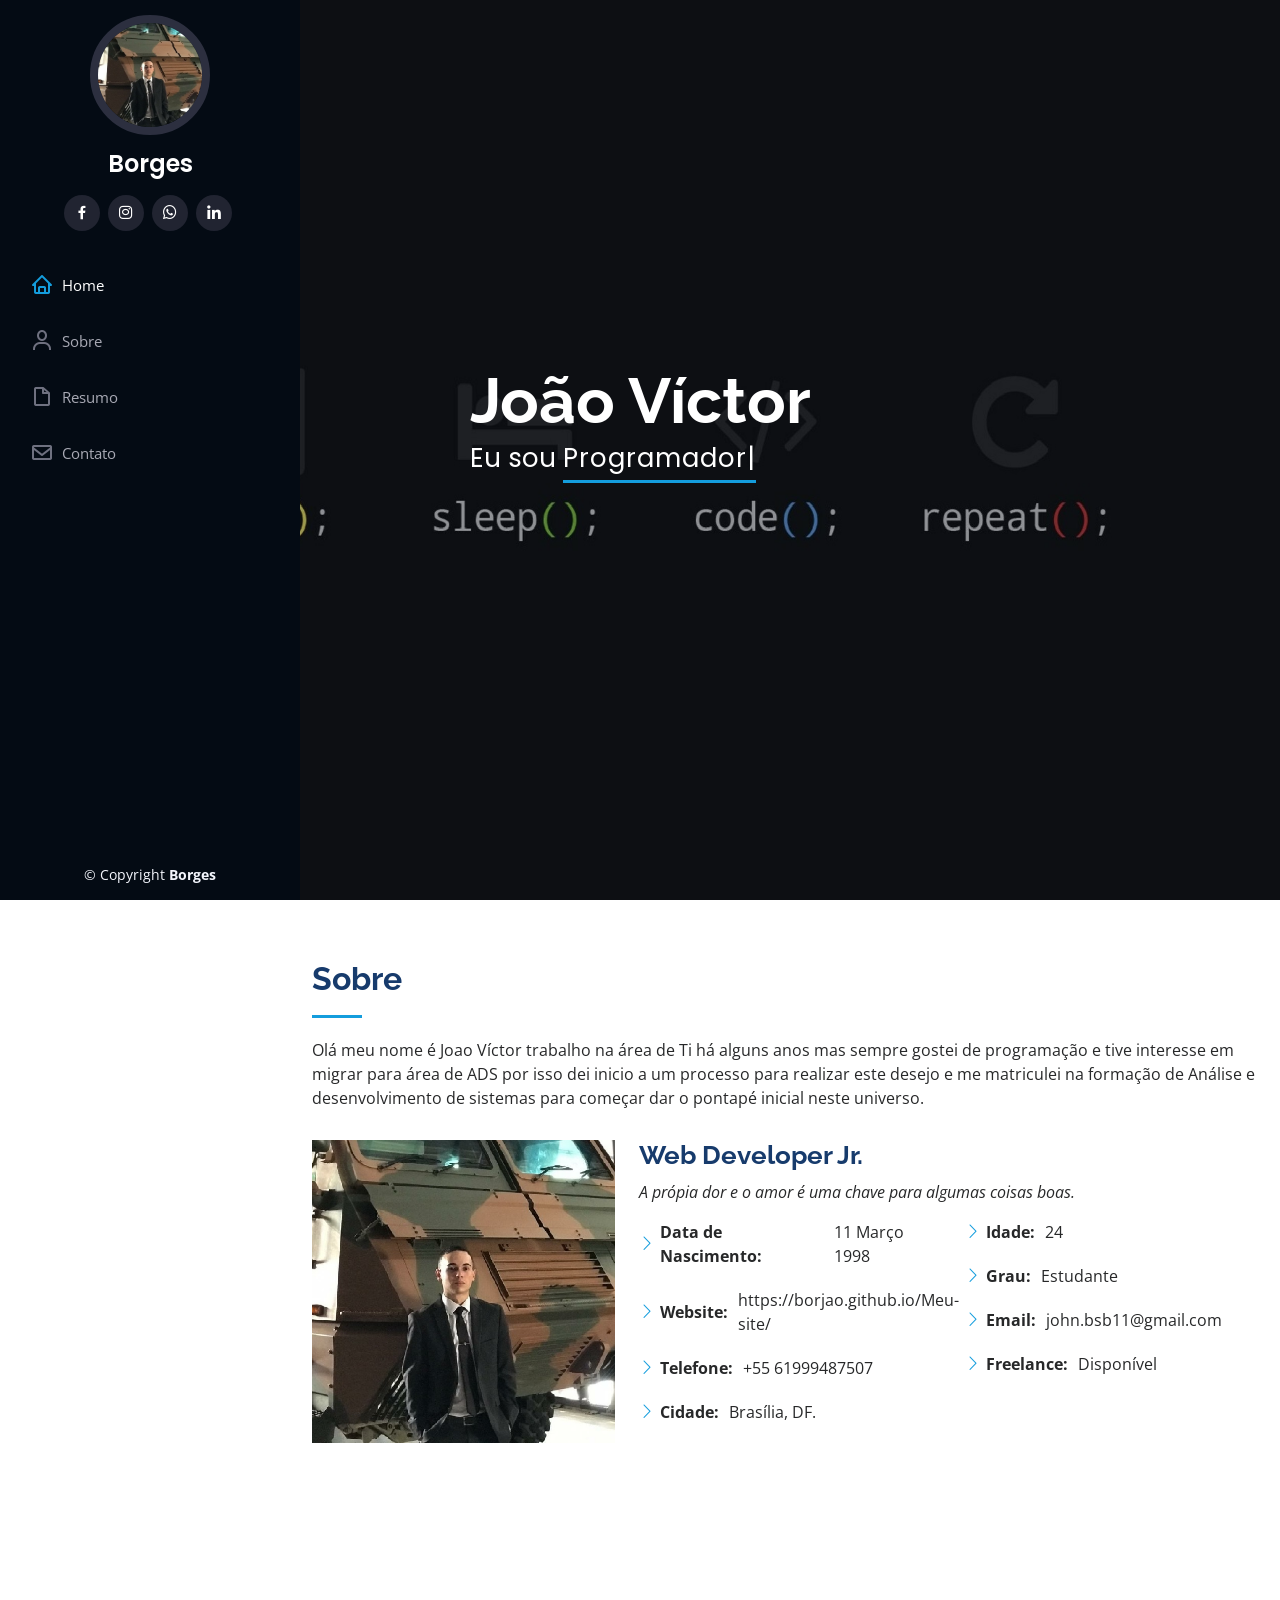
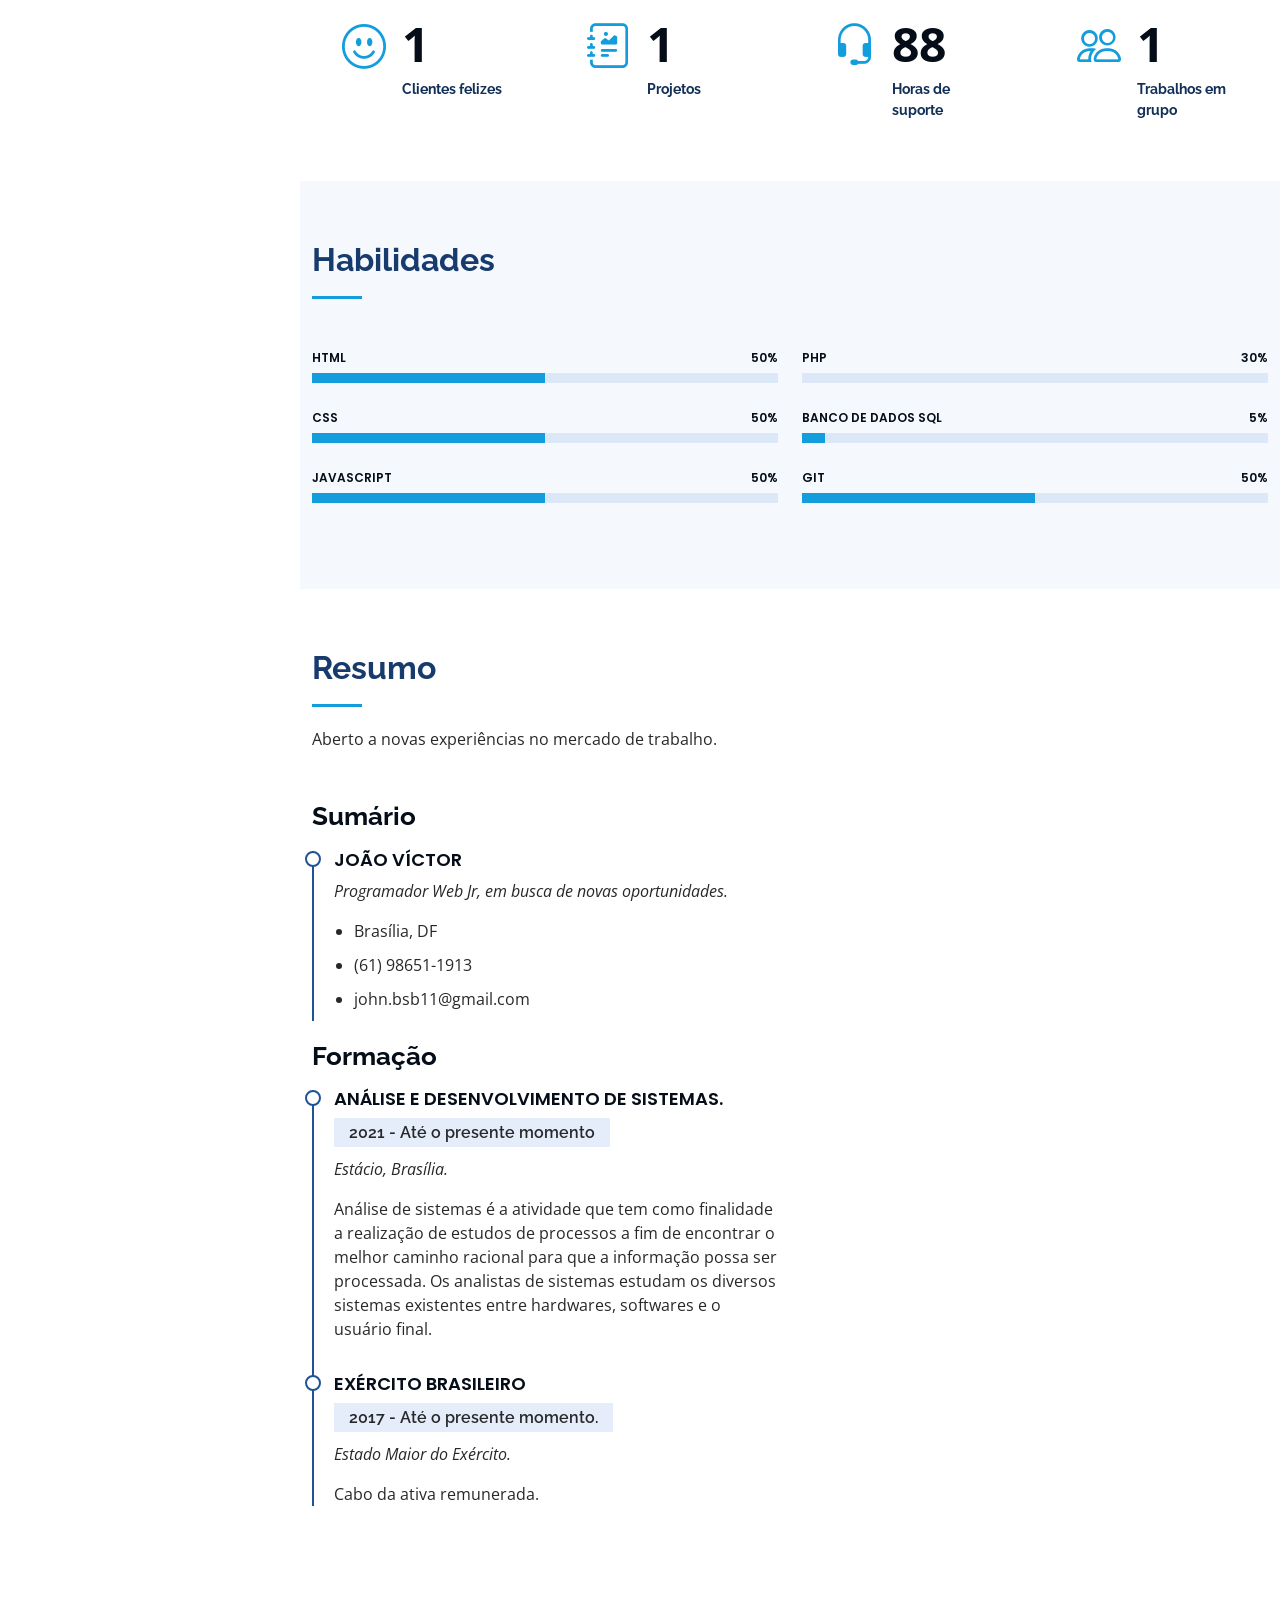
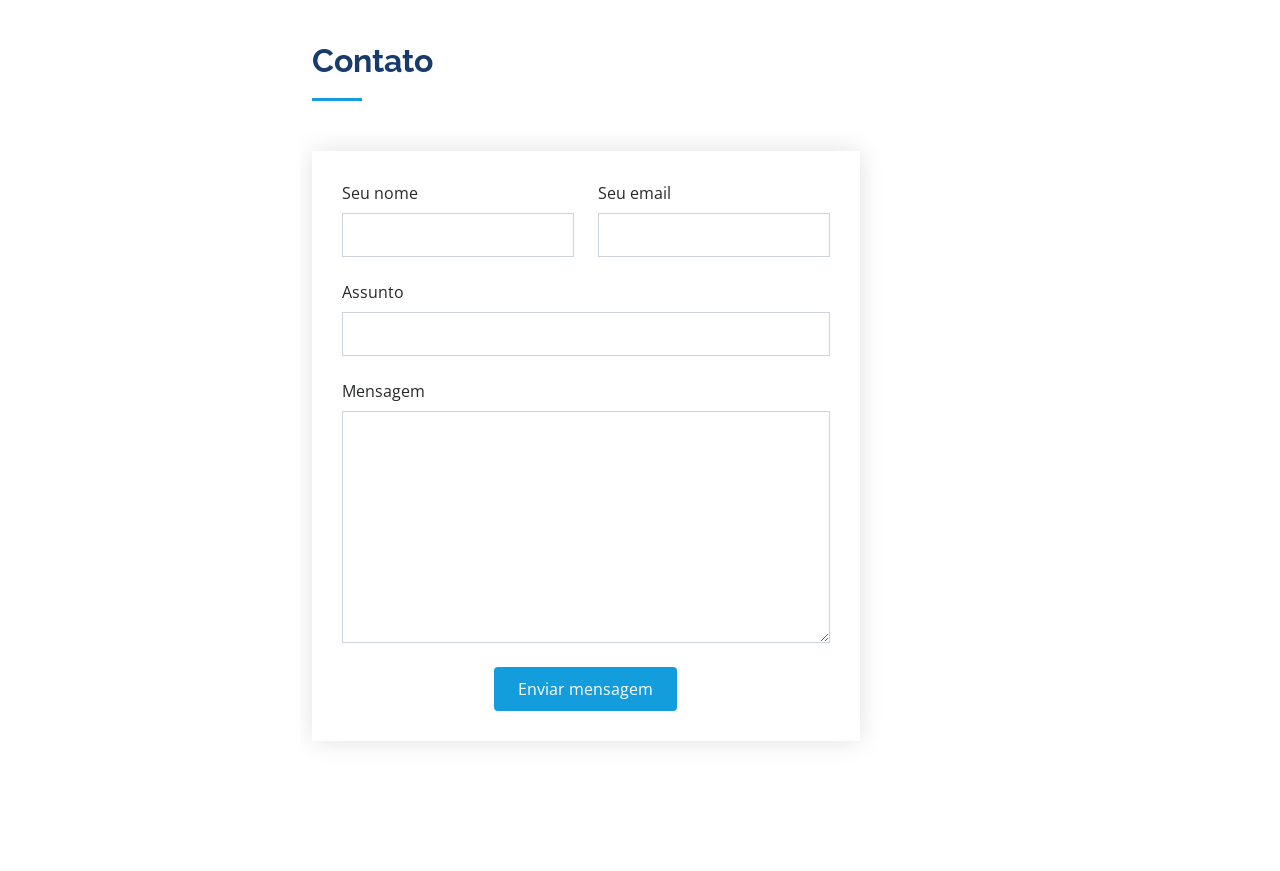
==== index.html @ 3b97d122 "Update index.html" ====
<!DOCTYPE html>
<html lang="en">

<head>
  <meta charset="utf-8">
  <meta content="width=device-width, initial-scale=1.0" name="viewport">

  <title>João Víctor - Home</title>
  <meta content="" name="description">
  <meta content="" name="keywords">

  <!-- Favicons -->
  <link href="assets/img/favicon.png" rel="icon">
  <link href="assets/img/apple-touch-icon.png" rel="apple-touch-icon">

  <!-- Google Fonts -->
  <link href="https://fonts.googleapis.com/css?family=Open+Sans:300,300i,400,400i,600,600i,700,700i|Raleway:300,300i,400,400i,500,500i,600,600i,700,700i|Poppins:300,300i,400,400i,500,500i,600,600i,700,700i" rel="stylesheet">

  <!-- Vendor CSS Files -->
  <link href="assets/vendor/aos/aos.css" rel="stylesheet">
  <link href="assets/vendor/bootstrap/css/bootstrap.min.css" rel="stylesheet">
  <link href="assets/vendor/bootstrap-icons/bootstrap-icons.css" rel="stylesheet">
  <link href="assets/vendor/boxicons/css/boxicons.min.css" rel="stylesheet">
  <link href="assets/vendor/glightbox/css/glightbox.min.css" rel="stylesheet">
  <link href="assets/vendor/swiper/swiper-bundle.min.css" rel="stylesheet">

  <!-- Template Main CSS File -->
  <link href="assets/css/style.css" rel="stylesheet">

  <!-- =======================================================
  * Template Name: iPortfolio - v3.5.0
  * Template URL: https://bootstrapmade.com/iportfolio-bootstrap-portfolio-websites-template/
  * Author: BootstrapMade.com
  * License: https://bootstrapmade.com/license/
  ======================================================== -->
</head>

<body>

  <!-- ======= Mobile nav toggle button ======= -->
  <i class="bi bi-list mobile-nav-toggle d-xl-none"></i>

  <!-- ======= Header ======= -->
  <header id="header">
    <div class="d-flex flex-column">

      <div class="profile">
        <img src="assets/img/profile-img.jpg" alt="" class="img-fluid rounded-circle">
        <h1 class="text-light"><a href="index.html">Borges</a></h1>
        <div class="social-links mt-3 text-center">
          <a href="https://web.facebook.com/JoaoViictorRocha/" class="facebook" target="_blank"><i class="bx bxl-facebook"></i></a>
          <a href="https://www.instagram.com/_borgim" class="instagram" target="_blank"><i class="bx bxl-instagram"></i></a>
          <a href="https://api.whatsapp.com/send?phone=5561986511913&text=Ol%C3%A1%20Jõao!" class="whatsapp" target="_blank"><i class="bx bxl-whatsapp"></i></a>
          <a href="https://www.linkedin.com/in/borgim/" class="linkedin" target="_blank"><i class="bx bxl-linkedin"></i></a>
        </div>
      </div>

      <nav id="navbar" class="nav-menu navbar">
        <ul>
          <li><a href="#hero" class="nav-link scrollto active"><i class="bx bx-home"></i> <span>Home</span></a></li>
          <li><a href="#about" class="nav-link scrollto"><i class="bx bx-user"></i> <span>Sobre</span></a></li>
          <li><a href="#resume" class="nav-link scrollto"><i class="bx bx-file-blank"></i> <span>Resumo</span></a></li>
          <li><a href="#contact" class="nav-link scrollto"><i class="bx bx-envelope"></i> <span>Contato</span></a></li>
        </ul>
      </nav> <!-- .nav-menu -->
    </div>
  </header><!-- End Header -->

  <!-- ======= Hero Section ======= -->
  <section id="hero" class="d-flex flex-column justify-content-center align-items-center">
    <div class="hero-container" data-aos="fade-in">
      <h1>João Víctor</h1>
      <p>Eu sou <span class="typed" data-typed-items=" Programador Web Jr!."></span></p>
    </div>
  </section><!-- End Hero -->

  <main id="main">

    <!-- ======= About Section ======= -->
    <section id="about" class="about">
      <div class="container">

        <div class="section-title">
          <h2>Sobre</h2>
          <p>Olá meu nome é Joao Víctor trabalho na área de Ti há alguns anos mas sempre gostei de programação e tive interesse em migrar para área de ADS por isso dei inicio a um processo para realizar este desejo e me matriculei na formação de Análise e desenvolvimento de sistemas para começar dar o pontapé inicial neste universo.</p>
        </div>

        <div class="row">
          <div class="col-lg-4" data-aos="fade-right">
            <img src="assets/img/profile-img.jpg" class="img-fluid" alt="">
          </div>
          <div class="col-lg-8 pt-4 pt-lg-0 content" data-aos="fade-left">
            <h3>Web Developer Jr.</h3>
            <p class="fst-italic">
              A própia dor e o amor é uma chave para algumas coisas boas.
            </p>
            <div class="row">
              <div class="col-lg-6">
                <ul>
                  <li><i class="bi bi-chevron-right"></i> <strong>Data de Nascimento:</strong> <span>11 Março 1998</span></li>
                  <li><i class="bi bi-chevron-right"></i> <strong>Website:</strong><span>https://borjao.github.io/Meu-site/</span></li>
                  <li><i class="bi bi-chevron-right"></i> <strong>Telefone:</strong> <span>+55 61999487507</span></li>
                  <li><i class="bi bi-chevron-right"></i> <strong>Cidade:</strong> <span>Brasília, DF.</span></li>
                </ul>
              </div>
              <div class="col-lg-6">
                <ul>
                  <li><i class="bi bi-chevron-right"></i> <strong>Idade:</strong> <span>24</span></li>
                  <li><i class="bi bi-chevron-right"></i> <strong>Grau:</strong> <span>Estudante</span></li>
                  <li><i class="bi bi-chevron-right"></i> <strong>Email:</strong> <span>john.bsb11@gmail.com</span></li>
                  <li><i class="bi bi-chevron-right"></i> <strong>Freelance:</strong> <span>Disponível</span></li>
                </ul>
              </div>
            </div>

          </div>
        </div>

      </div>
    </section><!-- End About Section -->

    <!-- ======= Facts Section ======= -->
    <section id="facts" class="facts">
      <div class="container">

        <div class="section-title">
        </div>

        <div class="row no-gutters">

          <div class="col-lg-3 col-md-6 d-md-flex align-items-md-stretch" data-aos="fade-up">
            <div class="count-box">
              <i class="bi bi-emoji-smile"></i>
              <span data-purecounter-start="0" data-purecounter-end="2" data-purecounter-duration="1" class="purecounter">1</span>
              <p><strong>Clientes felizes</strong> </p>
            </div>
          </div>

          <div class="col-lg-3 col-md-6 d-md-flex align-items-md-stretch" data-aos="fade-up" data-aos-delay="100">
            <div class="count-box">
              <i class="bi bi-journal-richtext"></i>
              <span data-purecounter-start="0" data-purecounter-end="2" data-purecounter-duration="1" class="purecounter">1</span>
              <p><strong>Projetos</strong> </p>
            </div>
          </div>

          <div class="col-lg-3 col-md-6 d-md-flex align-items-md-stretch" data-aos="fade-up" data-aos-delay="200">
            <div class="count-box">
              <i class="bi bi-headset"></i>
              <span data-purecounter-start="0" data-purecounter-end="120" data-purecounter-duration="1" class="purecounter">1</span>
              <p><strong>Horas de suporte</strong></p>
            </div>
          </div>

          <div class="col-lg-3 col-md-6 d-md-flex align-items-md-stretch" data-aos="fade-up" data-aos-delay="300">
            <div class="count-box">
              <i class="bi bi-people"></i>
              <span data-purecounter-start="0" data-purecounter-end="1" data-purecounter-duration="1" class="purecounter">1</span>
              <p><strong>Trabalhos em grupo</strong></p>
            </div>
          </div>

        </div>

      </div>
    </section><!-- End Facts Section -->

    <!-- ======= Skills Section ======= -->
    <section id="skills" class="skills section-bg">
      <div class="container">

        <div class="section-title">
          <h2>Habilidades</h2>
        </div>

        <div class="row skills-content">

          <div class="col-lg-6" data-aos="fade-up">

            <div class="progress">
              <span class="skill">HTML <i class="val">50%</i></span>
              <div class="progress-bar-wrap">
                <div class="progress-bar" role="progressbar" aria-valuenow="50" aria-valuemin="0" aria-valuemax="100"></div>
              </div>
            </div>

            <div class="progress">
              <span class="skill">CSS <i class="val">50%</i></span>
              <div class="progress-bar-wrap">
                <div class="progress-bar" role="progressbar" aria-valuenow="50" aria-valuemin="0" aria-valuemax="100"></div>
              </div>
            </div>

            <div class="progress">
              <span class="skill">JavaScript <i class="val">50%</i></span>
              <div class="progress-bar-wrap">
                <div class="progress-bar" role="progressbar" aria-valuenow="50" aria-valuemin="0" aria-valuemax="100"></div>
              </div>
            </div>

          </div>

          <div class="col-lg-6" data-aos="fade-up" data-aos-delay="100">

            <div class="progress">
              <span class="skill">PHP <i class="val">30%</i></span>
              <div class="progress-bar-wrap">
                <div class="progress-bar" role="progressbar" aria-valuenow="0" aria-valuemin="0" aria-valuemax="100"></div>
              </div>
            </div>

            <div class="progress">
              <span class="skill">Banco de Dados SQL <i class="val">5%</i></span>
              <div class="progress-bar-wrap">
                <div class="progress-bar" role="progressbar" aria-valuenow="5" aria-valuemin="0" aria-valuemax="100"></div>
              </div>
            </div>

            <div class="progress">
              <span class="skill">Git <i class="val">50%</i></span>
              <div class="progress-bar-wrap">
                <div class="progress-bar" role="progressbar" aria-valuenow="50" aria-valuemin="0" aria-valuemax="100"></div>
              </div>
            </div>

          </div>

        </div>

      </div>
    </section><!-- End Skills Section -->

    <!-- ======= Resume Section ======= -->
    <section id="resume" class="resume">
      <div class="container">

        <div class="section-title">
          <h2>Resumo</h2>
          <p>Aberto a novas experiências no mercado de trabalho.</p>
        </div>

        <div class="row">
          <div class="col-lg-6" data-aos="fade-up">
            <h3 class="resume-title">Sumário</h3>
            <div class="resume-item pb-0">
              <h4>João Víctor</h4>
              <p><em>Programador Web Jr, em busca de novas oportunidades.</em></p>
              <ul>
                <li>Brasília, DF</li>
                <li>(61) 98651-1913</li>
                <li>john.bsb11@gmail.com</li>
              </ul>
            </div>

            <h3 class="resume-title">Formação</h3>
            <div class="resume-item">
              <h4>Análise e desenvolvimento de sistemas.</h4>
              <h5>2021 - Até o presente momento</h5>
              <p><em>Estácio, Brasília.</em></p>
              <p>Análise de sistemas é a atividade que tem como finalidade a realização de estudos de processos a fim de encontrar o melhor caminho racional para que a informação possa ser processada. Os analistas de sistemas estudam os diversos sistemas existentes entre hardwares, softwares e o usuário final.</p>
            </div>
            <div class="resume-item">
              <h4>Exército Brasileiro</h4>
              <h5>2017 - Até o presente momento.</h5>
              <p><em>Estado Maior do Exército.</em></p>
              <p>Cabo da ativa remunerada.</p>
            </div>
          </div>
          </ul>
        </div>
      </div>
      </div>

      </div>
    </section><!-- End Resume Section -->

    <!-- ======= Contact Section ======= -->
    <section id="contact" class="contact">
      <div class="container">

        <div class="section-title">
          <h2>Contato</h2>
        </div>

        <div class="row" data-aos="fade-in">


          <div class="col-lg-7 mt-5 mt-lg-0 d-flex align-items-stretch">
            <form action="forms/contact.php" method="post" role="form" class="php-email-form">
              <div class="row">
                <div class="form-group col-md-6">
                  <label for="name">Seu nome</label>
                  <input type="text" name="name" class="form-control" id="name" required>
                </div>
                <div class="form-group col-md-6">
                  <label for="name">Seu email</label>
                  <input type="email" class="form-control" name="email" id="email" required>
                </div>
              </div>
              <div class="form-group">
                <label for="name">Assunto</label>
                <input type="text" class="form-control" name="subject" id="subject" required>
              </div>
              <div class="form-group">
                <label for="name">Mensagem</label>
                <textarea class="form-control" name="message" rows="10" required></textarea>
              </div>
              <div class="my-3">
                <div class="loading">Loading</div>
                <div class="error-message"></div>
                <div class="sent-message">Mensagem enviada com sucesso. Obrigado!</div>
              </div>
              <div class="text-center"><button type="submit">Enviar mensagem</button></div>
            </form>
          </div>

        </div>

      </div>
    </section><!-- End Contact Section -->

  </main><!-- End #main -->

  <!-- ======= Footer ======= -->
  <footer id="footer">
    <div class="container">
      <div class="copyright">
        &copy; Copyright <strong><span>Borges</span></strong>
      </div>
      <!-- <div class="credits">
        <!-- All the links in the footer should remain intact. -->
      <!-- You can delete the links only if you purchased the pro version. -->
      <!-- Licensing information: https://bootstrapmade.com/license/ -->
      <!-- Purchase the pro version with working PHP/AJAX contact form: https://bootstrapmade.com/iportfolio-bootstrap-portfolio-websites-template/ -->
      <!-- Designed by <a href="https://bootstrapmade.com/">BootstrapMade</a> -->
    </div>
    </div>
  </footer><!-- End  Footer -->

  <a href="#" class="back-to-top d-flex align-items-center justify-content-center"><i class="bi bi-arrow-up-short"></i></a>

  <!-- Vendor JS Files -->
  <script src="assets/vendor/aos/aos.js"></script>
  <script src="assets/vendor/bootstrap/js/bootstrap.bundle.min.js"></script>
  <script src="assets/vendor/glightbox/js/glightbox.min.js"></script>
  <script src="assets/vendor/isotope-layout/isotope.pkgd.min.js"></script>
  <script src="assets/vendor/php-email-form/validate.js"></script>
  <script src="assets/vendor/purecounter/purecounter.js"></script>
  <script src="assets/vendor/swiper/swiper-bundle.min.js"></script>
  <script src="assets/vendor/typed.js/typed.min.js"></script>
  <script src="assets/vendor/waypoints/noframework.waypoints.js"></script>

  <!-- Template Main JS File -->
  <script src="assets/js/main.js"></script>

</body>

</html>
---- assets/css/style.css ----
/**
* Template Name: iPortfolio - v3.5.0
* Template URL: https://bootstrapmade.com/iportfolio-bootstrap-portfolio-websites-template/
* Author: BootstrapMade.com
* License: https://bootstrapmade.com/license/
*/

/*--------------------------------------------------------------
# General
--------------------------------------------------------------*/
body {
  font-family: "Open Sans", sans-serif;
  color: #272829;
  scroll-behavior: smooth;
}

a {
  color: #149ddd;
  text-decoration: none;
}

a:hover {
  color: #37b3ed;
  text-decoration: none;
}

h1, h2, h3, h4, h5, h6 {
  font-family: "Raleway", sans-serif;
}

/*--------------------------------------------------------------
# Back to top button
--------------------------------------------------------------*/
.back-to-top {
  position: fixed;
  visibility: hidden;
  opacity: 0;
  right: 15px;
  bottom: 15px;
  z-index: 996;
  background: #149ddd;
  width: 40px;
  height: 40px;
  border-radius: 50px;
  transition: all 0.4s;
}
.back-to-top i {
  font-size: 28px;
  color: #fff;
  line-height: 0;
}
.back-to-top:hover {
  background: #2eafec;
  color: #fff;
}
.back-to-top.active {
  visibility: visible;
  opacity: 1;
}

/*--------------------------------------------------------------
# Header
--------------------------------------------------------------*/
#header {
  position: fixed;
  top: 0;
  left: 0;
  bottom: 0;
  width: 300px;
  transition: all ease-in-out 0.5s;
  z-index: 9997;
  transition: all 0.5s;
  padding: 0 15px;
  background: #040b14;
  overflow-y: auto;
}
#header .profile img {
  margin: 15px auto;
  display: block;
  width: 120px;
  border: 8px solid #2c2f3f;
}
#header .profile h1 {
  font-size: 24px;
  margin: 0;
  padding: 0;
  font-weight: 600;
  -moz-text-align-last: center;
  text-align-last: center;
  font-family: "Poppins", sans-serif;
}
#header .profile h1 a, #header .profile h1 a:hover {
  color: #fff;
  text-decoration: none;
}
#header .profile .social-links a {
  font-size: 18px;
  display: inline-block;
  background: #212431;
  color: #fff;
  line-height: 1;
  padding: 8px 0;
  margin-right: 4px;
  border-radius: 50%;
  text-align: center;
  width: 36px;
  height: 36px;
  transition: 0.3s;
}
#header .profile .social-links a:hover {
  background: #149ddd;
  color: #fff;
  text-decoration: none;
}

#main {
  margin-left: 300px;
}

@media (max-width: 1199px) {
  #header {
    left: -300px;
  }

  #main {
    margin-left: 0;
  }
}
/*--------------------------------------------------------------
# Navigation Menu
--------------------------------------------------------------*/
/* Desktop Navigation */
.nav-menu {
  padding: 30px 0 0 0;
}
.nav-menu * {
  margin: 0;
  padding: 0;
  list-style: none;
}
.nav-menu > ul > li {
  position: relative;
  white-space: nowrap;
}
.nav-menu a, .nav-menu a:focus {
  display: flex;
  align-items: center;
  color: #a8a9b4;
  padding: 12px 15px;
  margin-bottom: 8px;
  transition: 0.3s;
  font-size: 15px;
}
.nav-menu a i, .nav-menu a:focus i {
  font-size: 24px;
  padding-right: 8px;
  color: #6f7180;
}
.nav-menu a:hover, .nav-menu .active, .nav-menu .active:focus, .nav-menu li:hover > a {
  text-decoration: none;
  color: #fff;
}
.nav-menu a:hover i, .nav-menu .active i, .nav-menu .active:focus i, .nav-menu li:hover > a i {
  color: #149ddd;
}

/* Mobile Navigation */
.mobile-nav-toggle {
  position: fixed;
  right: 15px;
  top: 15px;
  z-index: 9998;
  border: 0;
  font-size: 24px;
  transition: all 0.4s;
  outline: none !important;
  background-color: #149ddd;
  color: #fff;
  width: 40px;
  height: 40px;
  display: inline-flex;
  align-items: center;
  justify-content: center;
  line-height: 0;
  border-radius: 50px;
  cursor: pointer;
}

.mobile-nav-active {
  overflow: hidden;
}
.mobile-nav-active #header {
  left: 0;
}

/*--------------------------------------------------------------
# Hero Section
--------------------------------------------------------------*/
#hero {
  width: 100%;
  height: 100vh;
  background: url("../img/hero-bg.jpg") top center;
  background-size: cover;
}
#hero:before {
  content: "";
  background: rgba(5, 13, 24, 0.3);
  position: absolute;
  bottom: 0;
  top: 0;
  left: 0;
  right: 0;
  z-index: 1;
}
#hero .hero-container {
  position: relative;
  z-index: 2;
  min-width: 300px;
}
#hero h1 {
  margin: 0 0 10px 0;
  font-size: 64px;
  font-weight: 700;
  line-height: 56px;
  color: #fff;
}
#hero p {
  color: #fff;
  margin-bottom: 50px;
  font-size: 26px;
  font-family: "Poppins", sans-serif;
}
#hero p span {
  color: #fff;
  padding-bottom: 4px;
  letter-spacing: 1px;
  border-bottom: 3px solid #149ddd;
}
@media (min-width: 1024px) {
  #hero {
    background-attachment: fixed;
  }
}
@media (max-width: 768px) {
  #hero h1 {
    font-size: 28px;
    line-height: 36px;
  }
  #hero h2 {
    font-size: 18px;
    line-height: 24px;
    margin-bottom: 30px;
  }
}

/*--------------------------------------------------------------
# Sections General
--------------------------------------------------------------*/
section {
  padding: 60px 0;
  overflow: hidden;
}

.section-bg {
  background: #f5f8fd;
}

.section-title {
  padding-bottom: 30px;
}
.section-title h2 {
  font-size: 32px;
  font-weight: bold;
  margin-bottom: 20px;
  padding-bottom: 20px;
  position: relative;
  color: #173b6c;
}
.section-title h2::after {
  content: "";
  position: absolute;
  display: block;
  width: 50px;
  height: 3px;
  background: #149ddd;
  bottom: 0;
  left: 0;
}
.section-title p {
  margin-bottom: 0;
}

/*--------------------------------------------------------------
# About
--------------------------------------------------------------*/
.about .content h3 {
  font-weight: 700;
  font-size: 26px;
  color: #173b6c;
}
.about .content ul {
  list-style: none;
  padding: 0;
}
.about .content ul li {
  margin-bottom: 20px;
  display: flex;
  align-items: center;
}
.about .content ul strong {
  margin-right: 10px;
}
.about .content ul i {
  font-size: 16px;
  margin-right: 5px;
  color: #149ddd;
  line-height: 0;
}
.about .content p:last-child {
  margin-bottom: 0;
}

/*--------------------------------------------------------------
# Facts
--------------------------------------------------------------*/
.facts {
  padding-bottom: 30px;
}
.facts .count-box {
  padding: 30px;
  width: 100%;
}
.facts .count-box i {
  display: block;
  font-size: 44px;
  color: #149ddd;
  float: left;
  line-height: 0;
}
.facts .count-box span {
  font-size: 48px;
  line-height: 40px;
  display: block;
  font-weight: 700;
  color: #050d18;
  margin-left: 60px;
}
.facts .count-box p {
  padding: 15px 0 0 0;
  margin: 0 0 0 60px;
  font-family: "Raleway", sans-serif;
  font-size: 14px;
  color: #122f57;
}
.facts .count-box a {
  font-weight: 600;
  display: block;
  margin-top: 20px;
  color: #122f57;
  font-size: 15px;
  font-family: "Poppins", sans-serif;
  transition: ease-in-out 0.3s;
}
.facts .count-box a:hover {
  color: #1f5297;
}

/*--------------------------------------------------------------
# Akills
--------------------------------------------------------------*/
.skills .progress {
  height: 60px;
  display: block;
  background: none;
  border-radius: 0;
}
.skills .progress .skill {
  padding: 0;
  margin: 0 0 6px 0;
  text-transform: uppercase;
  display: block;
  font-weight: 600;
  font-family: "Poppins", sans-serif;
  color: #050d18;
}
.skills .progress .skill .val {
  float: right;
  font-style: normal;
}
.skills .progress-bar-wrap {
  background: #dce8f8;
  height: 10px;
}
.skills .progress-bar {
  width: 1px;
  height: 10px;
  transition: 0.9s;
  background-color: #149ddd;
}

/*--------------------------------------------------------------
# Resume
--------------------------------------------------------------*/
.resume .resume-title {
  font-size: 26px;
  font-weight: 700;
  margin-top: 20px;
  margin-bottom: 20px;
  color: #050d18;
}
.resume .resume-item {
  padding: 0 0 20px 20px;
  margin-top: -2px;
  border-left: 2px solid #1f5297;
  position: relative;
}
.resume .resume-item h4 {
  line-height: 18px;
  font-size: 18px;
  font-weight: 600;
  text-transform: uppercase;
  font-family: "Poppins", sans-serif;
  color: #050d18;
  margin-bottom: 10px;
}
.resume .resume-item h5 {
  font-size: 16px;
  background: #e4edf9;
  padding: 5px 15px;
  display: inline-block;
  font-weight: 600;
  margin-bottom: 10px;
}
.resume .resume-item ul {
  padding-left: 20px;
}
.resume .resume-item ul li {
  padding-bottom: 10px;
}
.resume .resume-item:last-child {
  padding-bottom: 0;
}
.resume .resume-item::before {
  content: "";
  position: absolute;
  width: 16px;
  height: 16px;
  border-radius: 50px;
  left: -9px;
  top: 0;
  background: #fff;
  border: 2px solid #1f5297;
}

/*--------------------------------------------------------------
# Portfolio
--------------------------------------------------------------*/
.portfolio .portfolio-item {
  margin-bottom: 30px;
}
.portfolio #portfolio-flters {
  padding: 0;
  margin: 0 auto 35px auto;
  list-style: none;
  text-align: center;
  background: #fff;
  border-radius: 50px;
  padding: 2px 15px;
}
.portfolio #portfolio-flters li {
  cursor: pointer;
  display: inline-block;
  padding: 10px 15px 8px 15px;
  font-size: 14px;
  font-weight: 600;
  line-height: 1;
  text-transform: uppercase;
  color: #272829;
  margin-bottom: 5px;
  transition: all 0.3s ease-in-out;
}
.portfolio #portfolio-flters li:hover, .portfolio #portfolio-flters li.filter-active {
  color: #149ddd;
}
.portfolio #portfolio-flters li:last-child {
  margin-right: 0;
}
.portfolio .portfolio-wrap {
  transition: 0.3s;
  position: relative;
  overflow: hidden;
  z-index: 1;
}
.portfolio .portfolio-wrap::before {
  content: "";
  background: rgba(255, 255, 255, 0.5);
  position: absolute;
  left: 0;
  right: 0;
  top: 0;
  bottom: 0;
  transition: all ease-in-out 0.3s;
  z-index: 2;
  opacity: 0;
}
.portfolio .portfolio-wrap .portfolio-links {
  opacity: 1;
  left: 0;
  right: 0;
  bottom: -60px;
  z-index: 3;
  position: absolute;
  transition: all ease-in-out 0.3s;
  display: flex;
  justify-content: center;
}
.portfolio .portfolio-wrap .portfolio-links a {
  color: #fff;
  font-size: 28px;
  text-align: center;
  background: rgba(20, 157, 221, 0.75);
  transition: 0.3s;
  width: 50%;
}
.portfolio .portfolio-wrap .portfolio-links a:hover {
  background: rgba(20, 157, 221, 0.95);
}
.portfolio .portfolio-wrap .portfolio-links a + a {
  border-left: 1px solid #37b3ed;
}
.portfolio .portfolio-wrap:hover::before {
  top: 0;
  left: 0;
  right: 0;
  bottom: 0;
  opacity: 1;
}
.portfolio .portfolio-wrap:hover .portfolio-links {
  opacity: 1;
  bottom: 0;
}

/*--------------------------------------------------------------
# Portfolio Details
--------------------------------------------------------------*/
.portfolio-details {
  padding-top: 40px;
}
.portfolio-details .portfolio-details-slider img {
  width: 100%;
}
.portfolio-details .portfolio-details-slider .swiper-pagination {
  margin-top: 20px;
  position: relative;
}
.portfolio-details .portfolio-details-slider .swiper-pagination .swiper-pagination-bullet {
  width: 12px;
  height: 12px;
  background-color: #fff;
  opacity: 1;
  border: 1px solid #149ddd;
}
.portfolio-details .portfolio-details-slider .swiper-pagination .swiper-pagination-bullet-active {
  background-color: #149ddd;
}
.portfolio-details .portfolio-info {
  padding: 30px;
  box-shadow: 0px 0 30px rgba(5, 13, 24, 0.08);
}
.portfolio-details .portfolio-info h3 {
  font-size: 22px;
  font-weight: 700;
  margin-bottom: 20px;
  padding-bottom: 20px;
  border-bottom: 1px solid #eee;
}
.portfolio-details .portfolio-info ul {
  list-style: none;
  padding: 0;
  font-size: 15px;
}
.portfolio-details .portfolio-info ul li + li {
  margin-top: 10px;
}
.portfolio-details .portfolio-description {
  padding-top: 30px;
}
.portfolio-details .portfolio-description h2 {
  font-size: 26px;
  font-weight: 700;
  margin-bottom: 20px;
}
.portfolio-details .portfolio-description p {
  padding: 0;
}

/*--------------------------------------------------------------
# Services
--------------------------------------------------------------*/
.services .icon-box {
  margin-bottom: 20px;
}
.services .icon {
  float: left;
  display: flex;
  align-items: center;
  justify-content: center;
  width: 54px;
  height: 54px;
  background: #149ddd;
  border-radius: 50%;
  transition: 0.5s;
  border: 1px solid #149ddd;
}
.services .icon i {
  color: #fff;
  font-size: 24px;
  line-height: 0;
}
.services .icon-box:hover .icon {
  background: #fff;
}
.services .icon-box:hover .icon i {
  color: #149ddd;
}
.services .title {
  margin-left: 80px;
  font-weight: 700;
  margin-bottom: 15px;
  font-size: 18px;
}
.services .title a {
  color: #343a40;
}
.services .title a:hover {
  color: #149ddd;
}
.services .description {
  margin-left: 80px;
  line-height: 24px;
  font-size: 14px;
}

/*--------------------------------------------------------------
# Testimonials
--------------------------------------------------------------*/
.testimonials .testimonials-carousel, .testimonials .testimonials-slider {
  overflow: hidden;
}
.testimonials .testimonial-item {
  box-sizing: content-box;
  text-align: center;
  min-height: 320px;
}
.testimonials .testimonial-item .testimonial-img {
  width: 90px;
  border-radius: 50%;
  margin: 0 auto;
}
.testimonials .testimonial-item h3 {
  font-size: 18px;
  font-weight: bold;
  margin: 10px 0 5px 0;
  color: #111;
}
.testimonials .testimonial-item h4 {
  font-size: 14px;
  color: #999;
  margin: 0;
}
.testimonials .testimonial-item .quote-icon-left, .testimonials .testimonial-item .quote-icon-right {
  color: #c3e8fa;
  font-size: 26px;
}
.testimonials .testimonial-item .quote-icon-left {
  display: inline-block;
  left: -5px;
  position: relative;
}
.testimonials .testimonial-item .quote-icon-right {
  display: inline-block;
  right: -5px;
  position: relative;
  top: 10px;
}
.testimonials .testimonial-item p {
  font-style: italic;
  margin: 0 15px 15px 15px;
  padding: 20px;
  background: #fff;
  position: relative;
  margin-bottom: 35px;
  border-radius: 6px;
  box-shadow: 0px 2px 15px rgba(0, 0, 0, 0.1);
}
.testimonials .testimonial-item p::after {
  content: "";
  width: 0;
  height: 0;
  border-top: 20px solid #fff;
  border-right: 20px solid transparent;
  border-left: 20px solid transparent;
  position: absolute;
  bottom: -20px;
  left: calc(50% - 20px);
}
.testimonials .swiper-pagination {
  margin-top: 20px;
  position: relative;
}
.testimonials .swiper-pagination .swiper-pagination-bullet {
  width: 12px;
  height: 12px;
  background-color: #fff;
  opacity: 1;
  border: 1px solid #149ddd;
}
.testimonials .swiper-pagination .swiper-pagination-bullet-active {
  background-color: #149ddd;
}

/*--------------------------------------------------------------
# Contact
--------------------------------------------------------------*/
.contact {
  padding-bottom: 130px;
}
.contact .info {
  padding: 30px;
  background: #fff;
  width: 100%;
  box-shadow: 0 0 24px 0 rgba(0, 0, 0, 0.12);
}
.contact .info i {
  font-size: 20px;
  color: #149ddd;
  float: left;
  width: 44px;
  height: 44px;
  background: #dff3fc;
  display: flex;
  justify-content: center;
  align-items: center;
  border-radius: 50px;
  transition: all 0.3s ease-in-out;
}
.contact .info h4 {
  padding: 0 0 0 60px;
  font-size: 22px;
  font-weight: 600;
  margin-bottom: 5px;
  color: #050d18;
}
.contact .info p {
  padding: 0 0 10px 60px;
  margin-bottom: 20px;
  font-size: 14px;
  color: #173b6c;
}
.contact .info .email p {
  padding-top: 5px;
}
.contact .info .social-links {
  padding-left: 60px;
}
.contact .info .social-links a {
  font-size: 18px;
  display: inline-block;
  background: #333;
  color: #fff;
  line-height: 1;
  padding: 8px 0;
  border-radius: 50%;
  text-align: center;
  width: 36px;
  height: 36px;
  transition: 0.3s;
  margin-right: 10px;
}
.contact .info .social-links a:hover {
  background: #149ddd;
  color: #fff;
}
.contact .info .email:hover i, .contact .info .address:hover i, .contact .info .phone:hover i {
  background: #149ddd;
  color: #fff;
}
.contact .php-email-form {
  width: 100%;
  padding: 30px;
  background: #fff;
  box-shadow: 0 0 24px 0 rgba(0, 0, 0, 0.12);
}
.contact .php-email-form .form-group {
  padding-bottom: 8px;
}
.contact .php-email-form .validate {
  display: none;
  color: red;
  margin: 0 0 15px 0;
  font-weight: 400;
  font-size: 13px;
}
.contact .php-email-form .error-message {
  display: none;
  color: #fff;
  background: #ed3c0d;
  text-align: left;
  padding: 15px;
  font-weight: 600;
}
.contact .php-email-form .error-message br + br {
  margin-top: 25px;
}
.contact .php-email-form .sent-message {
  display: none;
  color: #fff;
  background: #18d26e;
  text-align: center;
  padding: 15px;
  font-weight: 600;
}
.contact .php-email-form .loading {
  display: none;
  background: #fff;
  text-align: center;
  padding: 15px;
}
.contact .php-email-form .loading:before {
  content: "";
  display: inline-block;
  border-radius: 50%;
  width: 24px;
  height: 24px;
  margin: 0 10px -6px 0;
  border: 3px solid #18d26e;
  border-top-color: #eee;
  -webkit-animation: animate-loading 1s linear infinite;
  animation: animate-loading 1s linear infinite;
}
.contact .php-email-form .form-group {
  margin-bottom: 15px;
}
.contact .php-email-form label {
  padding-bottom: 8px;
}
.contact .php-email-form input, .contact .php-email-form textarea {
  border-radius: 0;
  box-shadow: none;
  font-size: 14px;
}
.contact .php-email-form input {
  height: 44px;
}
.contact .php-email-form textarea {
  padding: 10px 15px;
}
.contact .php-email-form button[type=submit] {
  background: #149ddd;
  border: 0;
  padding: 10px 24px;
  color: #fff;
  transition: 0.4s;
  border-radius: 4px;
}
.contact .php-email-form button[type=submit]:hover {
  background: #37b3ed;
}
@-webkit-keyframes animate-loading {
  0% {
    transform: rotate(0deg);
  }
  100% {
    transform: rotate(360deg);
  }
}
@keyframes animate-loading {
  0% {
    transform: rotate(0deg);
  }
  100% {
    transform: rotate(360deg);
  }
}

/*--------------------------------------------------------------
# Breadcrumbs
--------------------------------------------------------------*/
.breadcrumbs {
  padding: 20px 0;
  background: #f9f9f9;
}
.breadcrumbs h2 {
  font-size: 26px;
  font-weight: 300;
}
.breadcrumbs ol {
  display: flex;
  flex-wrap: wrap;
  list-style: none;
  padding: 0;
  margin: 0;
  font-size: 15px;
}
.breadcrumbs ol li + li {
  padding-left: 10px;
}
.breadcrumbs ol li + li::before {
  display: inline-block;
  padding-right: 10px;
  color: #0e2442;
  content: "/";
}
@media (max-width: 768px) {
  .breadcrumbs .d-flex {
    display: block !important;
  }
  .breadcrumbs ol {
    display: block;
  }
  .breadcrumbs ol li {
    display: inline-block;
  }
}

/*--------------------------------------------------------------
# Footer
--------------------------------------------------------------*/
#footer {
  padding: 15px;
  color: #f4f6fd;
  font-size: 14px;
  position: fixed;
  left: 0;
  bottom: 0;
  width: 300px;
  z-index: 9999;
  background: #040b14;
}
#footer .copyright {
  text-align: center;
}
#footer .credits {
  padding-top: 5px;
  text-align: center;
  font-size: 13px;
  color: #eaebf0;
}
@media (max-width: 1199px) {
  #footer {
    position: static;
    width: auto;
    padding-right: 20px 15px;
  }
}
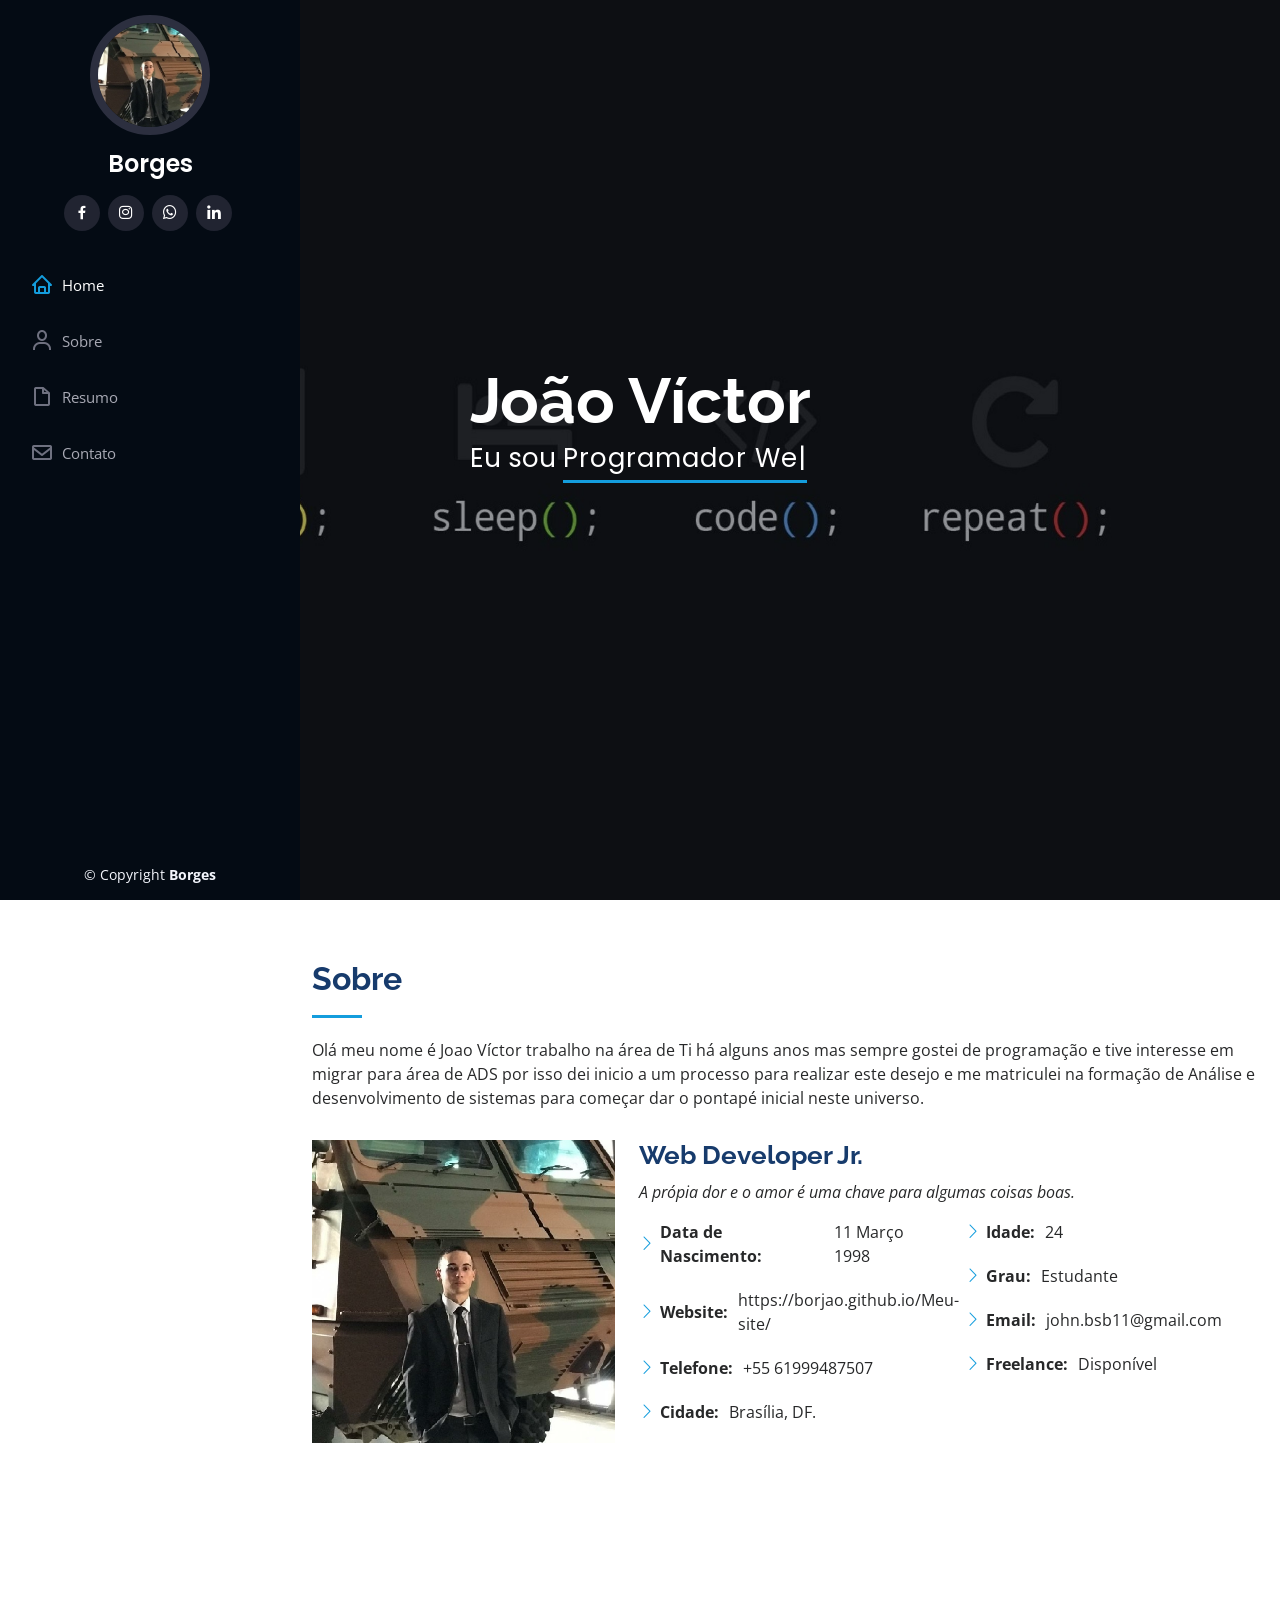
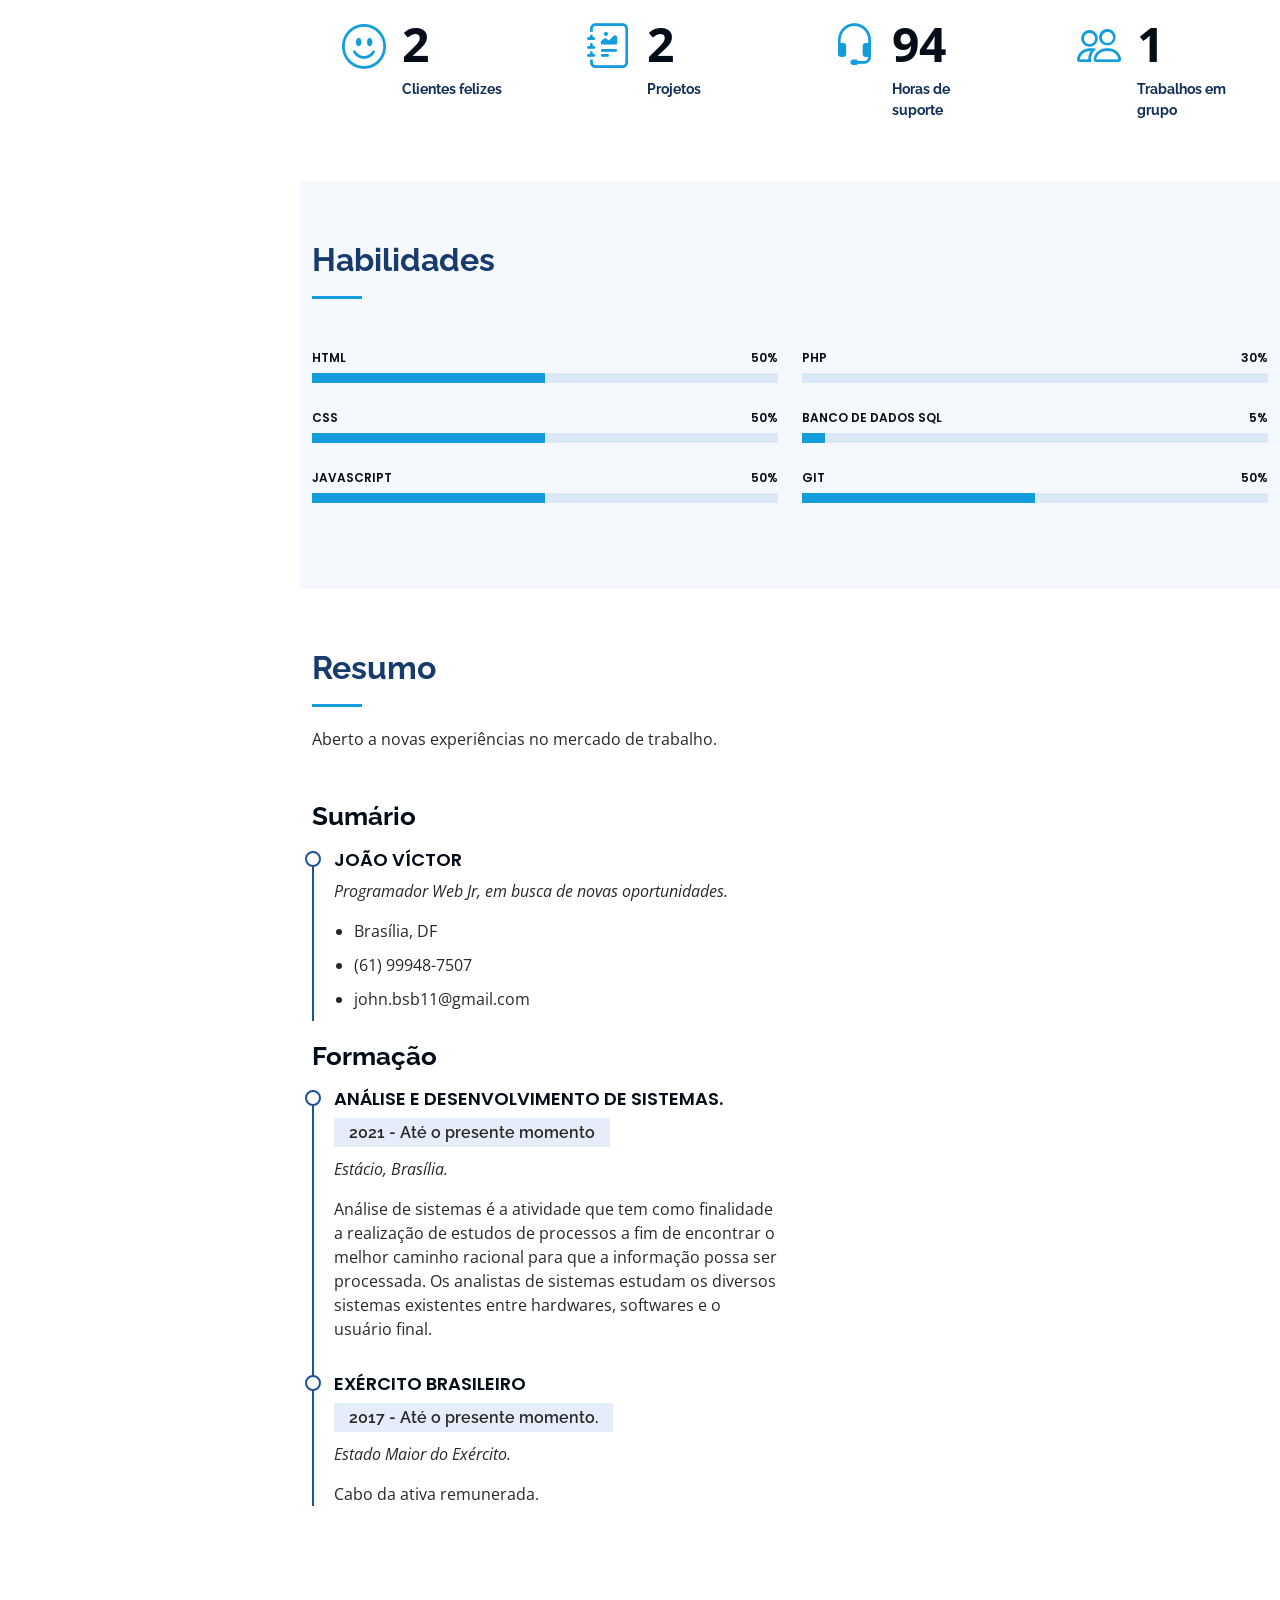
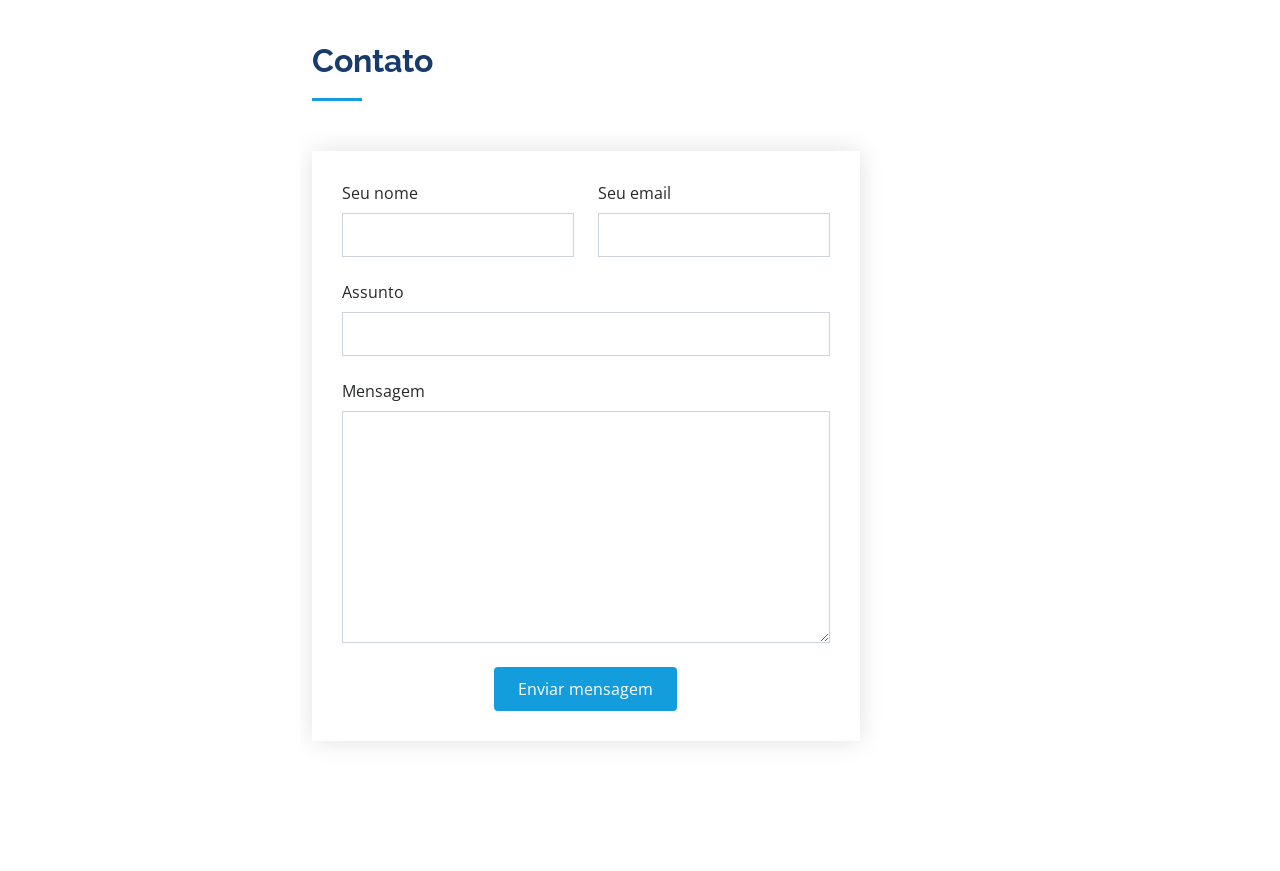
==== commit 3b1539f4: "att" ====
--- a/index.html
+++ b/index.html
@@ -50,7 +50,7 @@
         <div class="social-links mt-3 text-center">
           <a href="https://web.facebook.com/JoaoViictorRocha/" class="facebook" target="_blank"><i class="bx bxl-facebook"></i></a>
           <a href="https://www.instagram.com/_borgim" class="instagram" target="_blank"><i class="bx bxl-instagram"></i></a>
-          <a href="https://api.whatsapp.com/send?phone=5561986511913&text=Ol%C3%A1%20Jõao!" class="whatsapp" target="_blank"><i class="bx bxl-whatsapp"></i></a>
+          <a href="https://api.whatsapp.com/send?phone=5561999487507&text=Ol%C3%A1%20Jõao!" class="whatsapp" target="_blank"><i class="bx bxl-whatsapp"></i></a>
           <a href="https://www.linkedin.com/in/borgim/" class="linkedin" target="_blank"><i class="bx bxl-linkedin"></i></a>
         </div>
       </div>
@@ -247,7 +247,7 @@
               <p><em>Programador Web Jr, em busca de novas oportunidades.</em></p>
               <ul>
                 <li>Brasília, DF</li>
-                <li>(61) 98651-1913</li>
+                <li>(61) 99948-7507</li>
                 <li>john.bsb11@gmail.com</li>
               </ul>
             </div>
@@ -328,7 +328,7 @@
         &copy; Copyright <strong><span>Borges</span></strong>
       </div>
       <!-- <div class="credits">
-        <!-- All the links in the footer should remain intact. -->
+        //<!-- All the links in the footer should remain intact. -->
       <!-- You can delete the links only if you purchased the pro version. -->
       <!-- Licensing information: https://bootstrapmade.com/license/ -->
       <!-- Purchase the pro version with working PHP/AJAX contact form: https://bootstrapmade.com/iportfolio-bootstrap-portfolio-websites-template/ -->
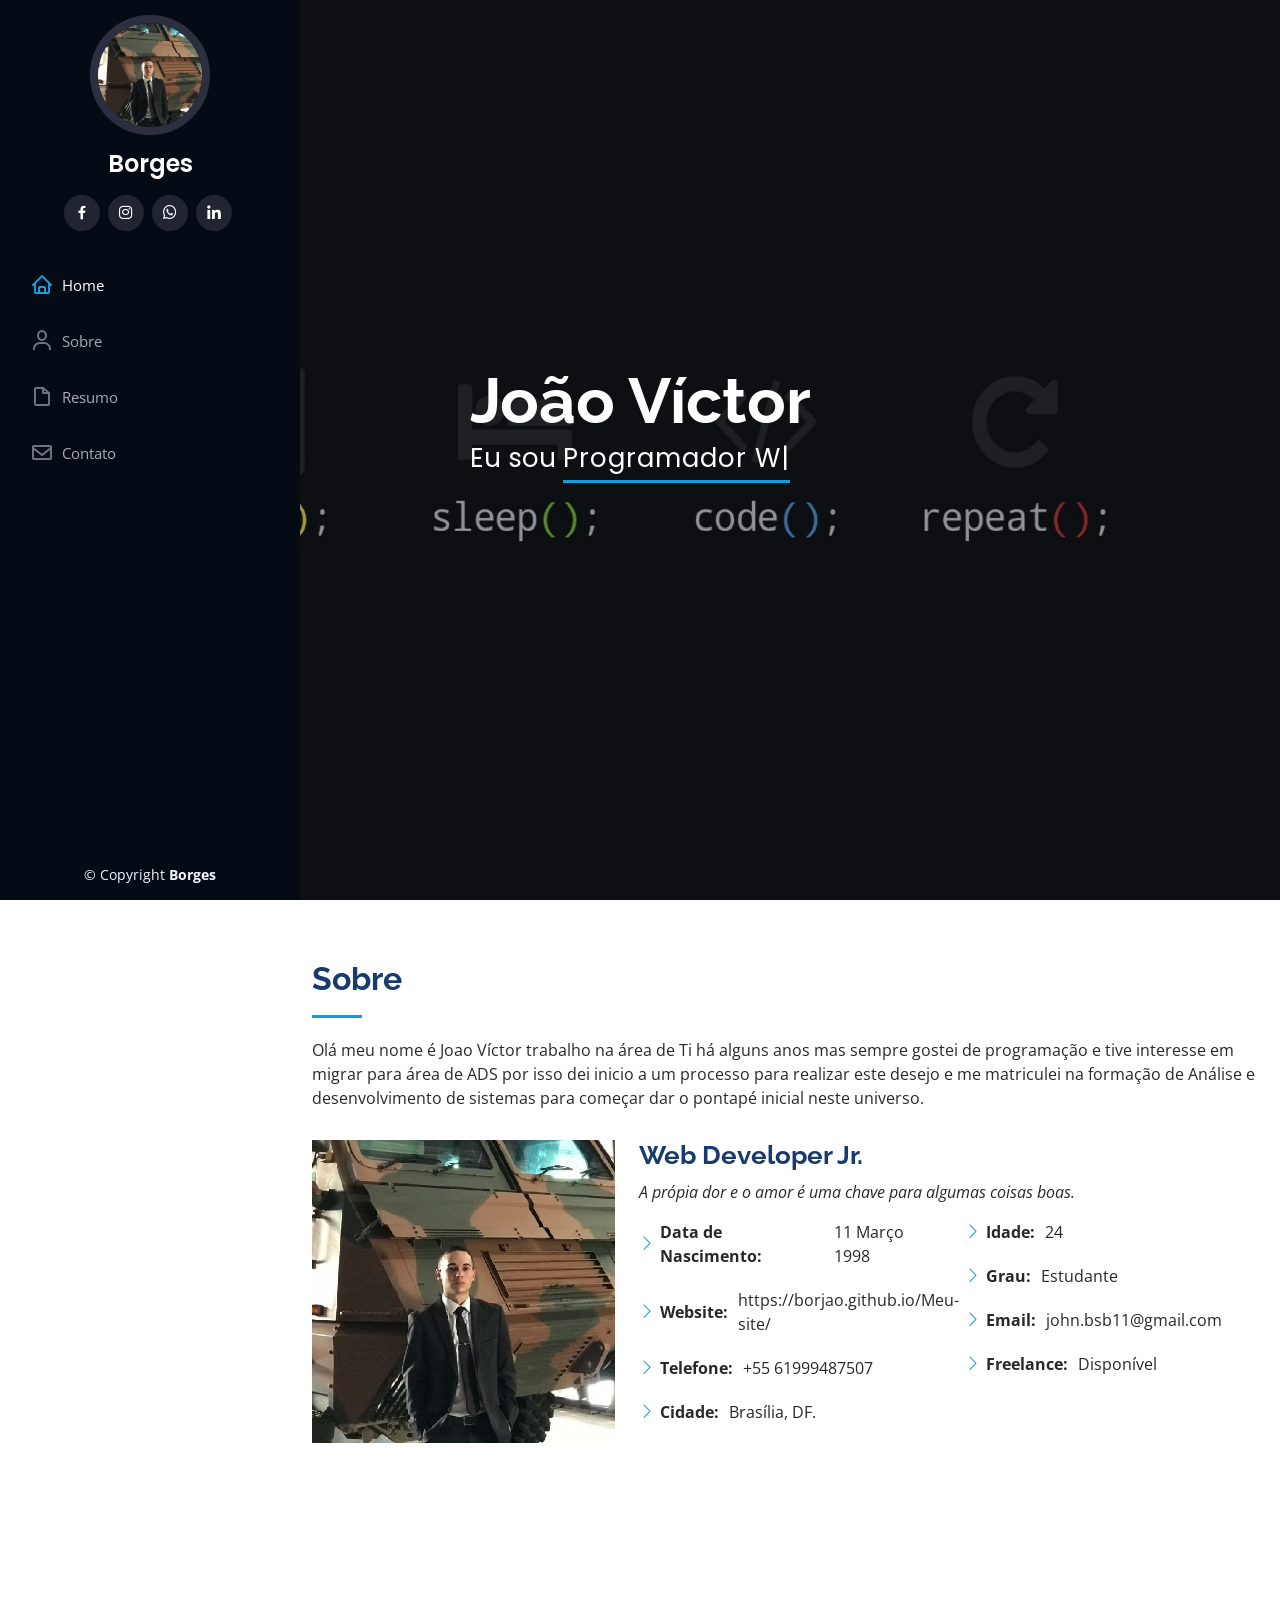
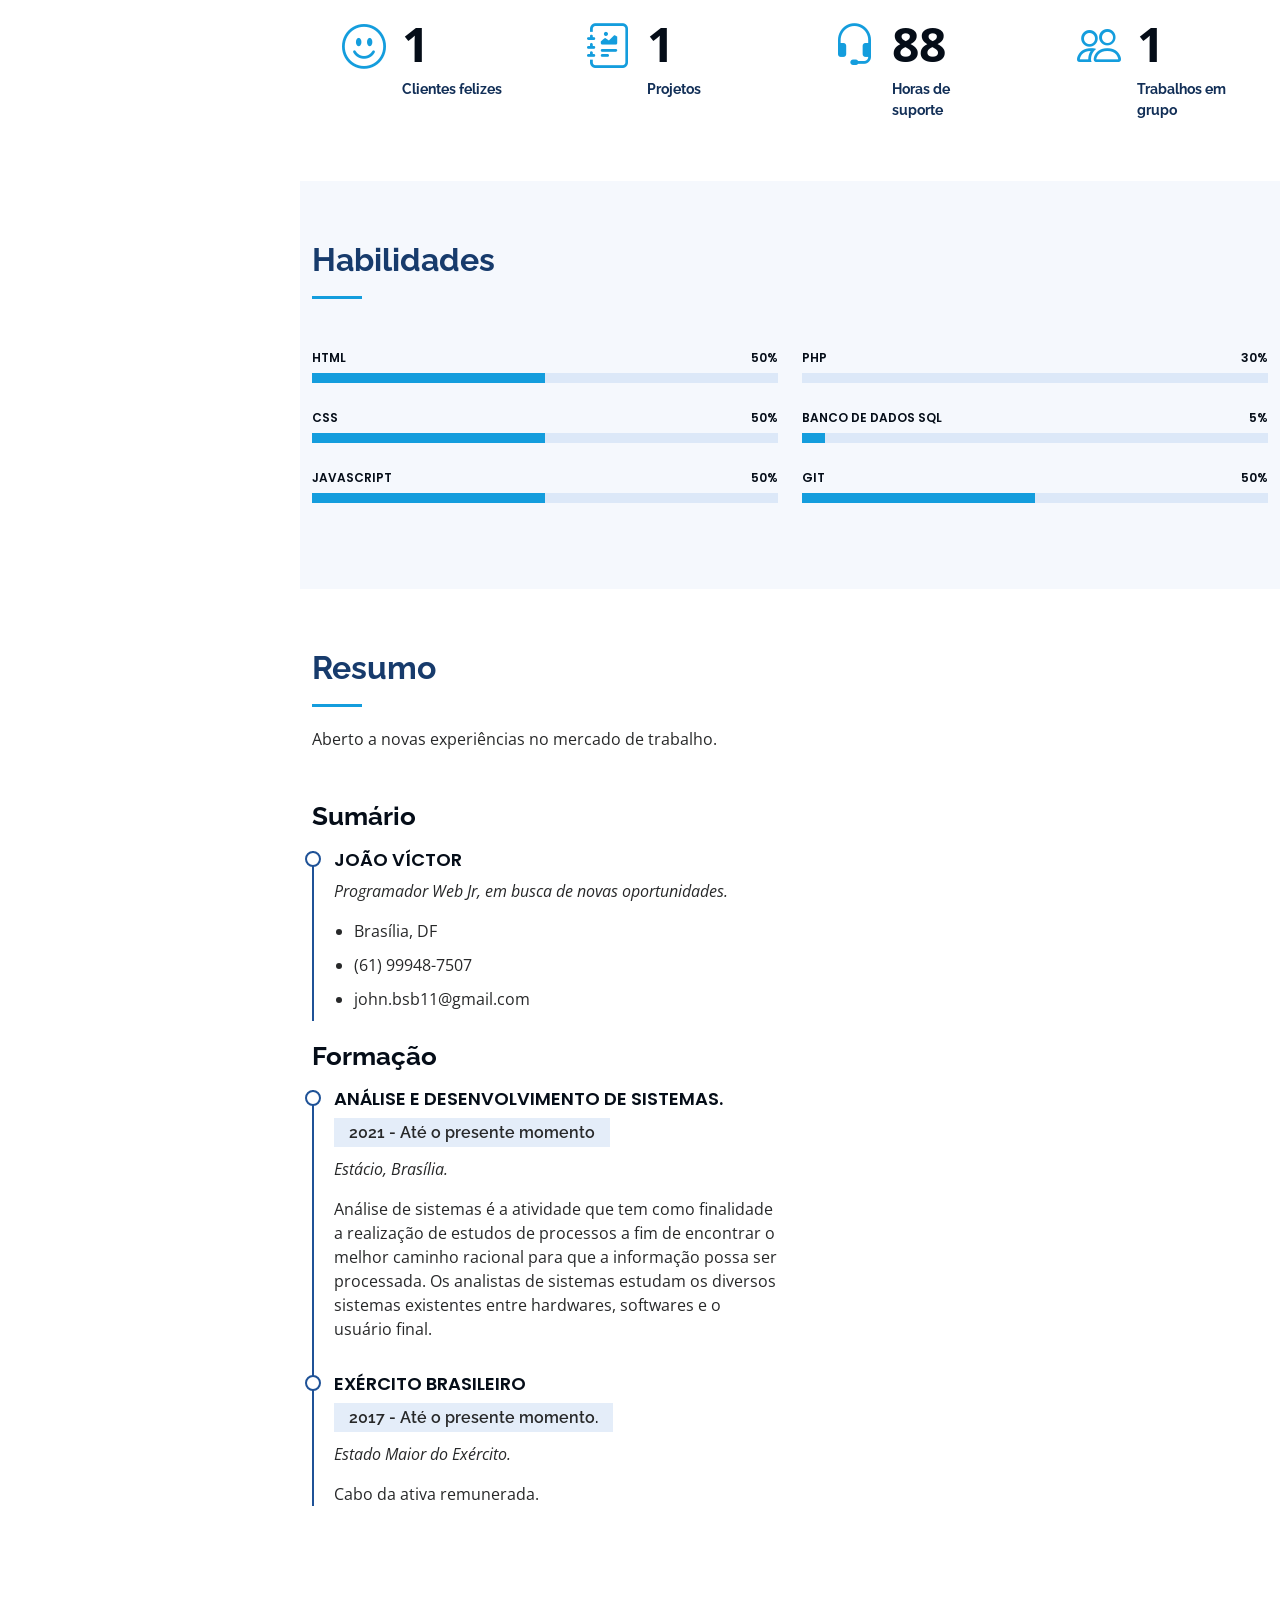
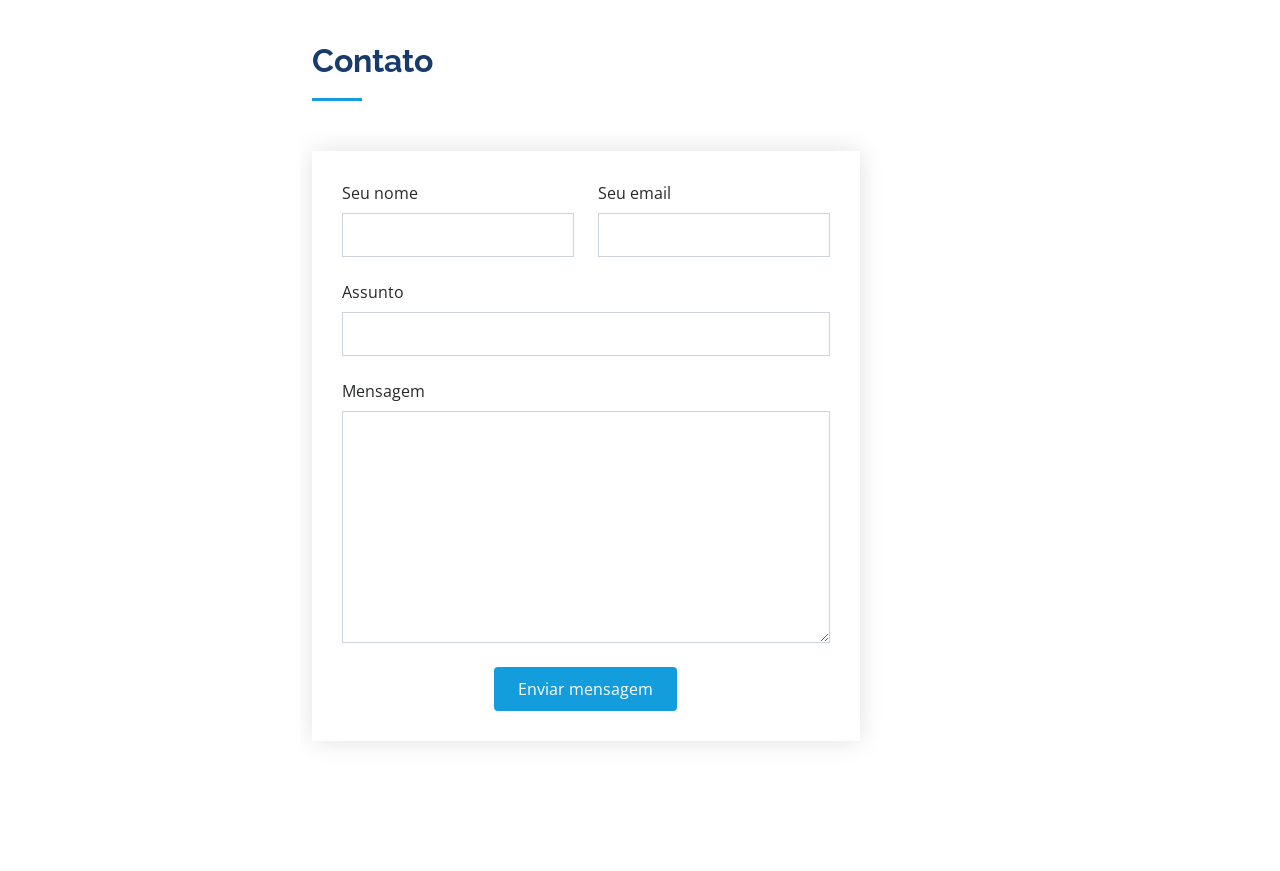
==== commit 553c5f6b: "att2" ====
--- a/index.html
+++ b/index.html
@@ -50,7 +50,7 @@
         <div class="social-links mt-3 text-center">
           <a href="https://web.facebook.com/JoaoViictorRocha/" class="facebook" target="_blank"><i class="bx bxl-facebook"></i></a>
           <a href="https://www.instagram.com/_borgim" class="instagram" target="_blank"><i class="bx bxl-instagram"></i></a>
-          <a href="https://api.whatsapp.com/send?phone=5561999487507&text=Ol%C3%A1%20Jõao!" class="whatsapp" target="_blank"><i class="bx bxl-whatsapp"></i></a>
+          <a href="https://api.whatsapp.com/send?phone=55619994875073&text=Ol%C3%A1%20Jõao!" class="whatsapp" target="_blank"><i class="bx bxl-whatsapp"></i></a>
           <a href="https://www.linkedin.com/in/borgim/" class="linkedin" target="_blank"><i class="bx bxl-linkedin"></i></a>
         </div>
       </div>
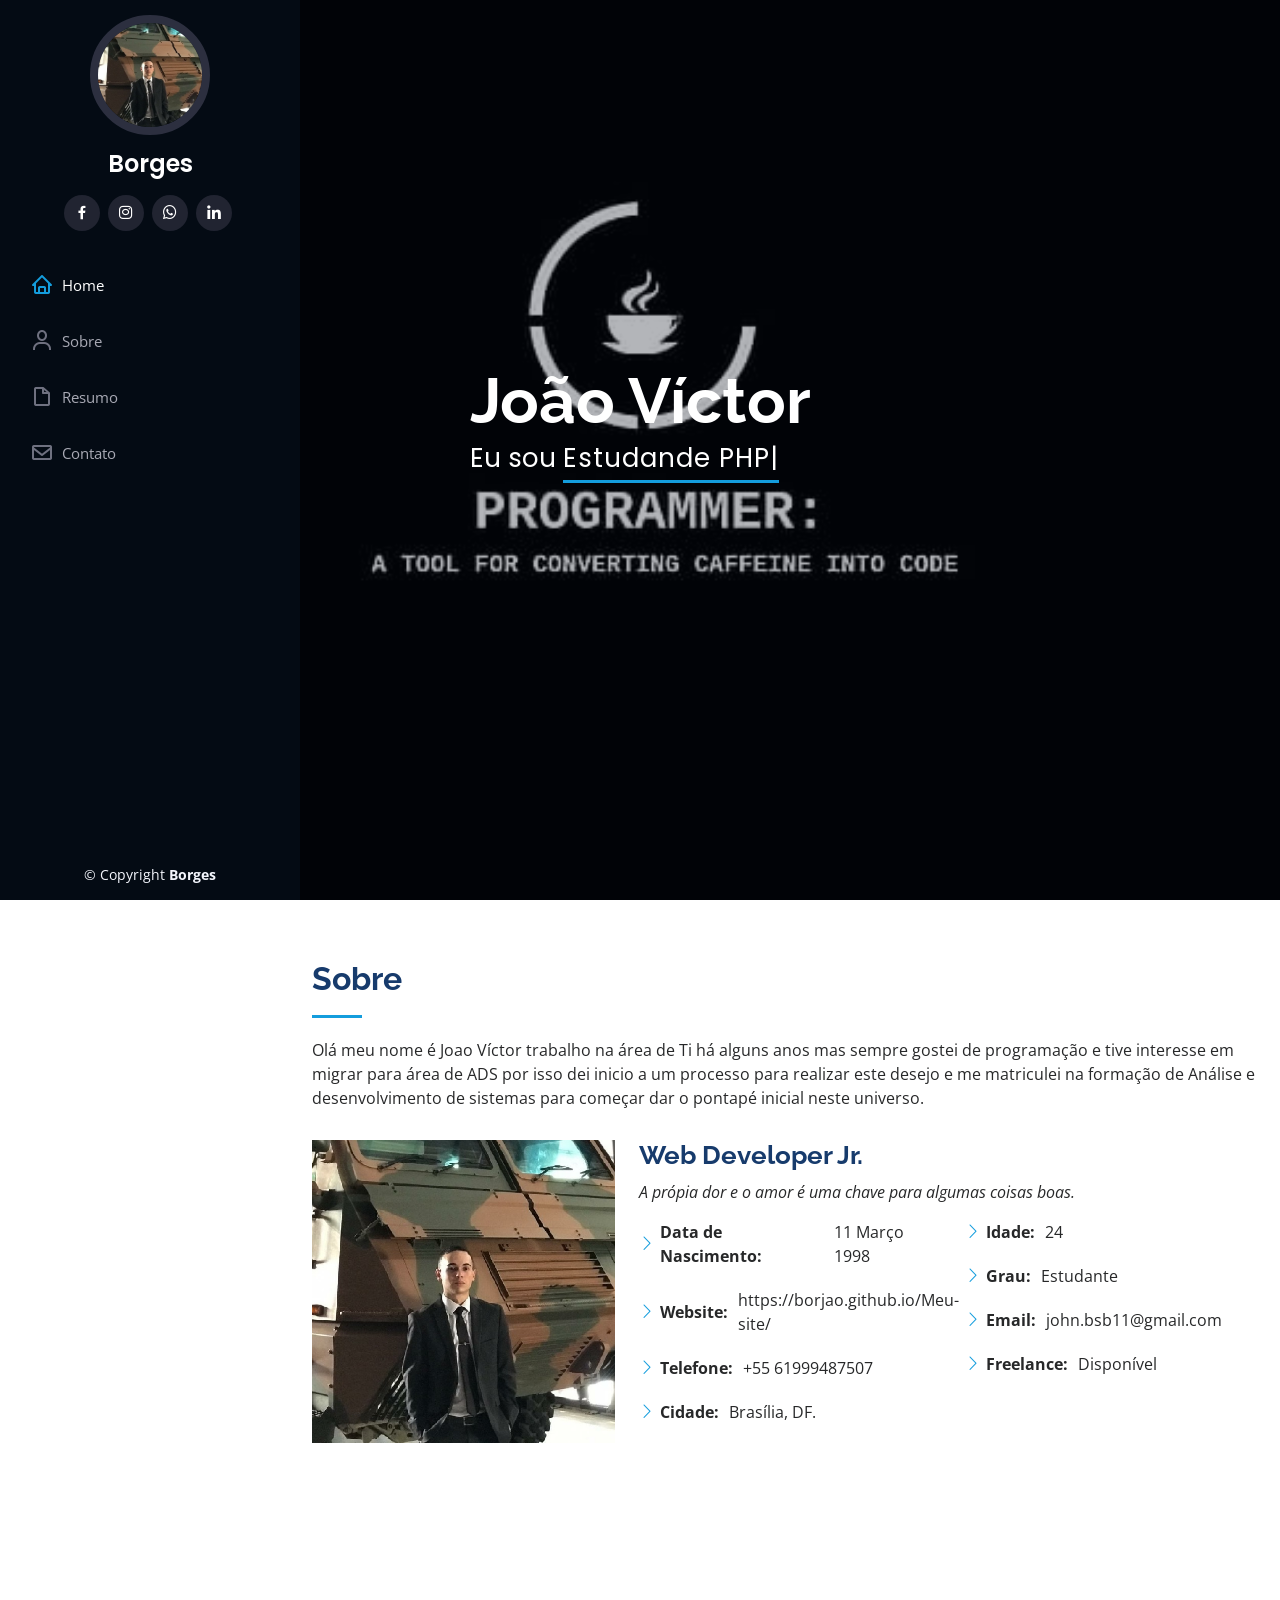
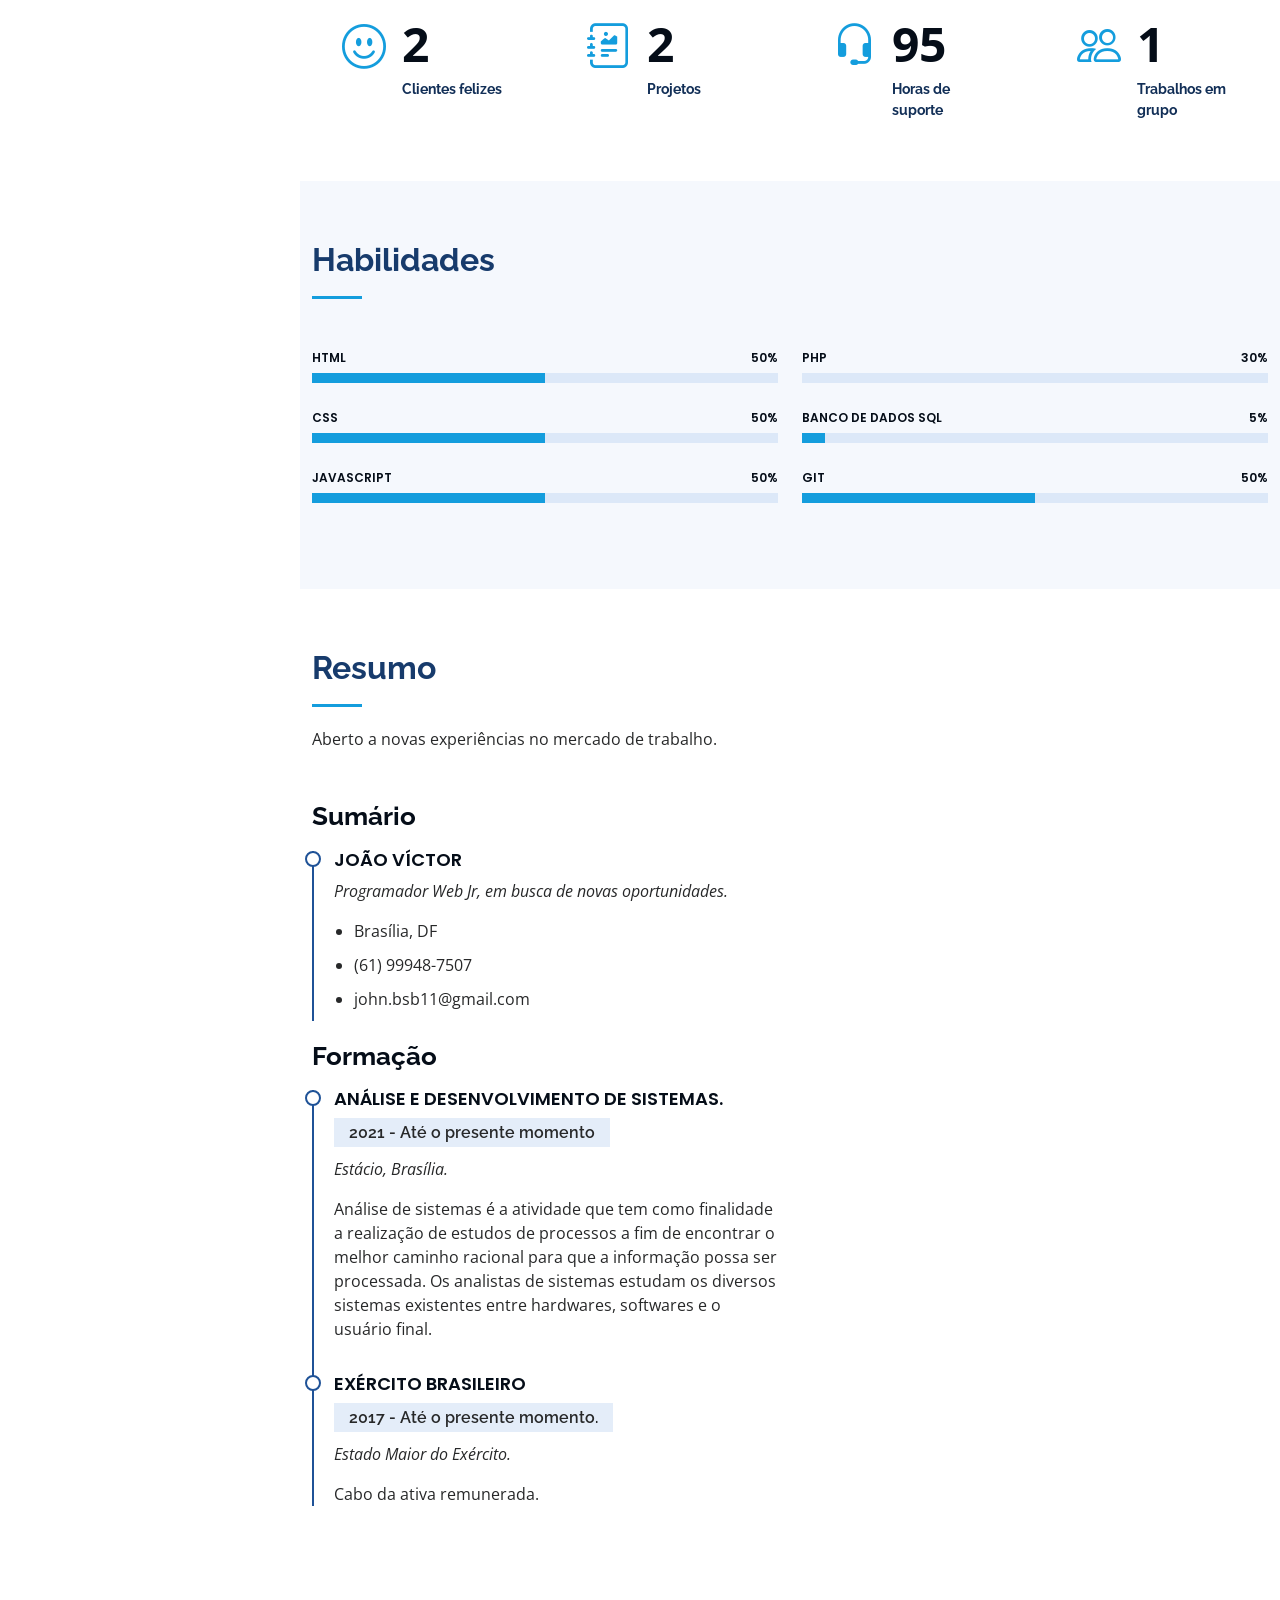
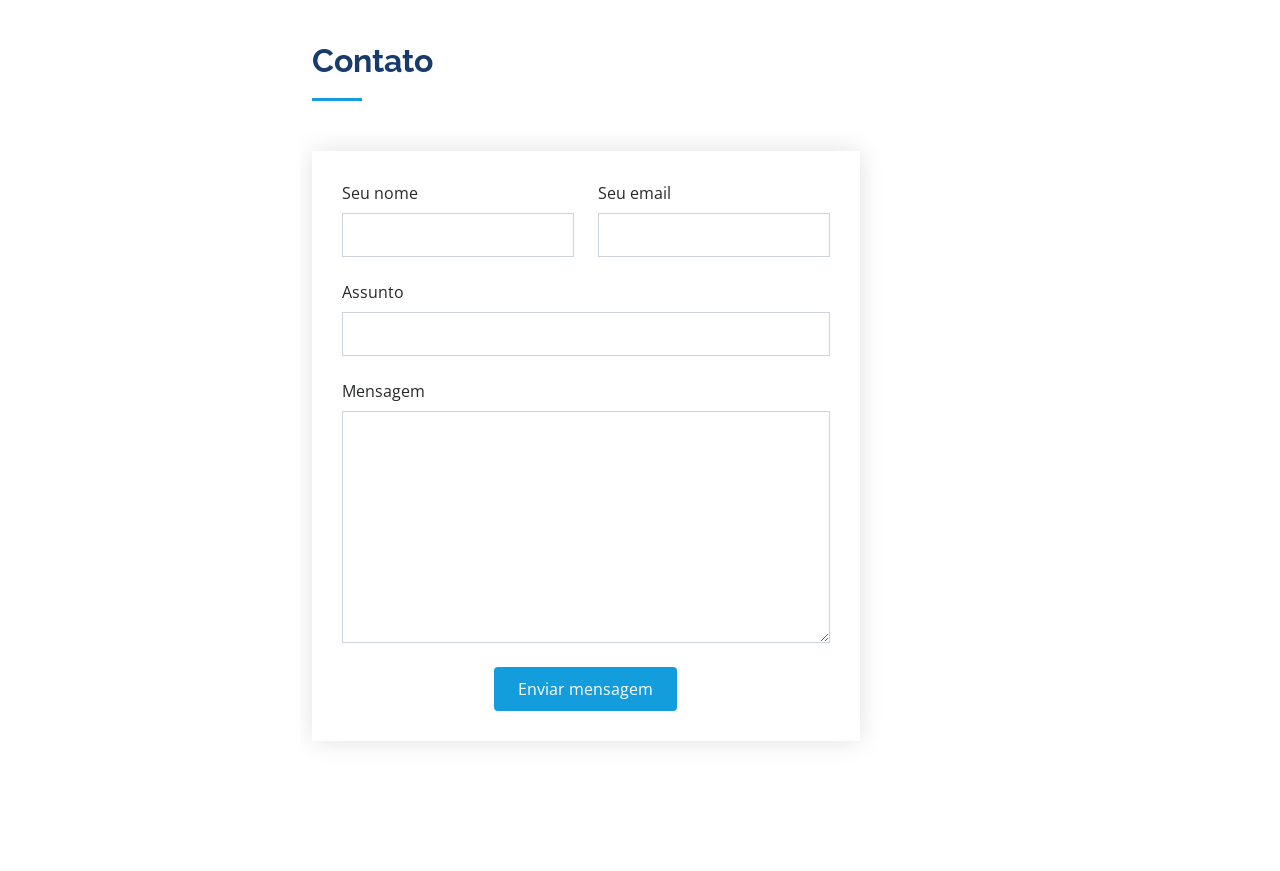
==== commit a8b17aa4: "att index" ====
--- a/index.html
+++ b/index.html
@@ -70,7 +70,7 @@
   <section id="hero" class="d-flex flex-column justify-content-center align-items-center">
     <div class="hero-container" data-aos="fade-in">
       <h1>João Víctor</h1>
-      <p>Eu sou <span class="typed" data-typed-items=" Programador Web Jr!."></span></p>
+      <p>Eu sou <span class="typed" data-typed-items=" Estudande PHP!"></span></p>
     </div>
   </section><!-- End Hero -->
 
--- a/assets/css/style.css
+++ b/assets/css/style.css
@@ -199,7 +199,7 @@
 #hero {
   width: 100%;
   height: 100vh;
-  background: url("../img/hero-bg.jpg") top center;
+  background: url("../img/programmer.jpg") top center;
   background-size: cover;
 }
 #hero:before {
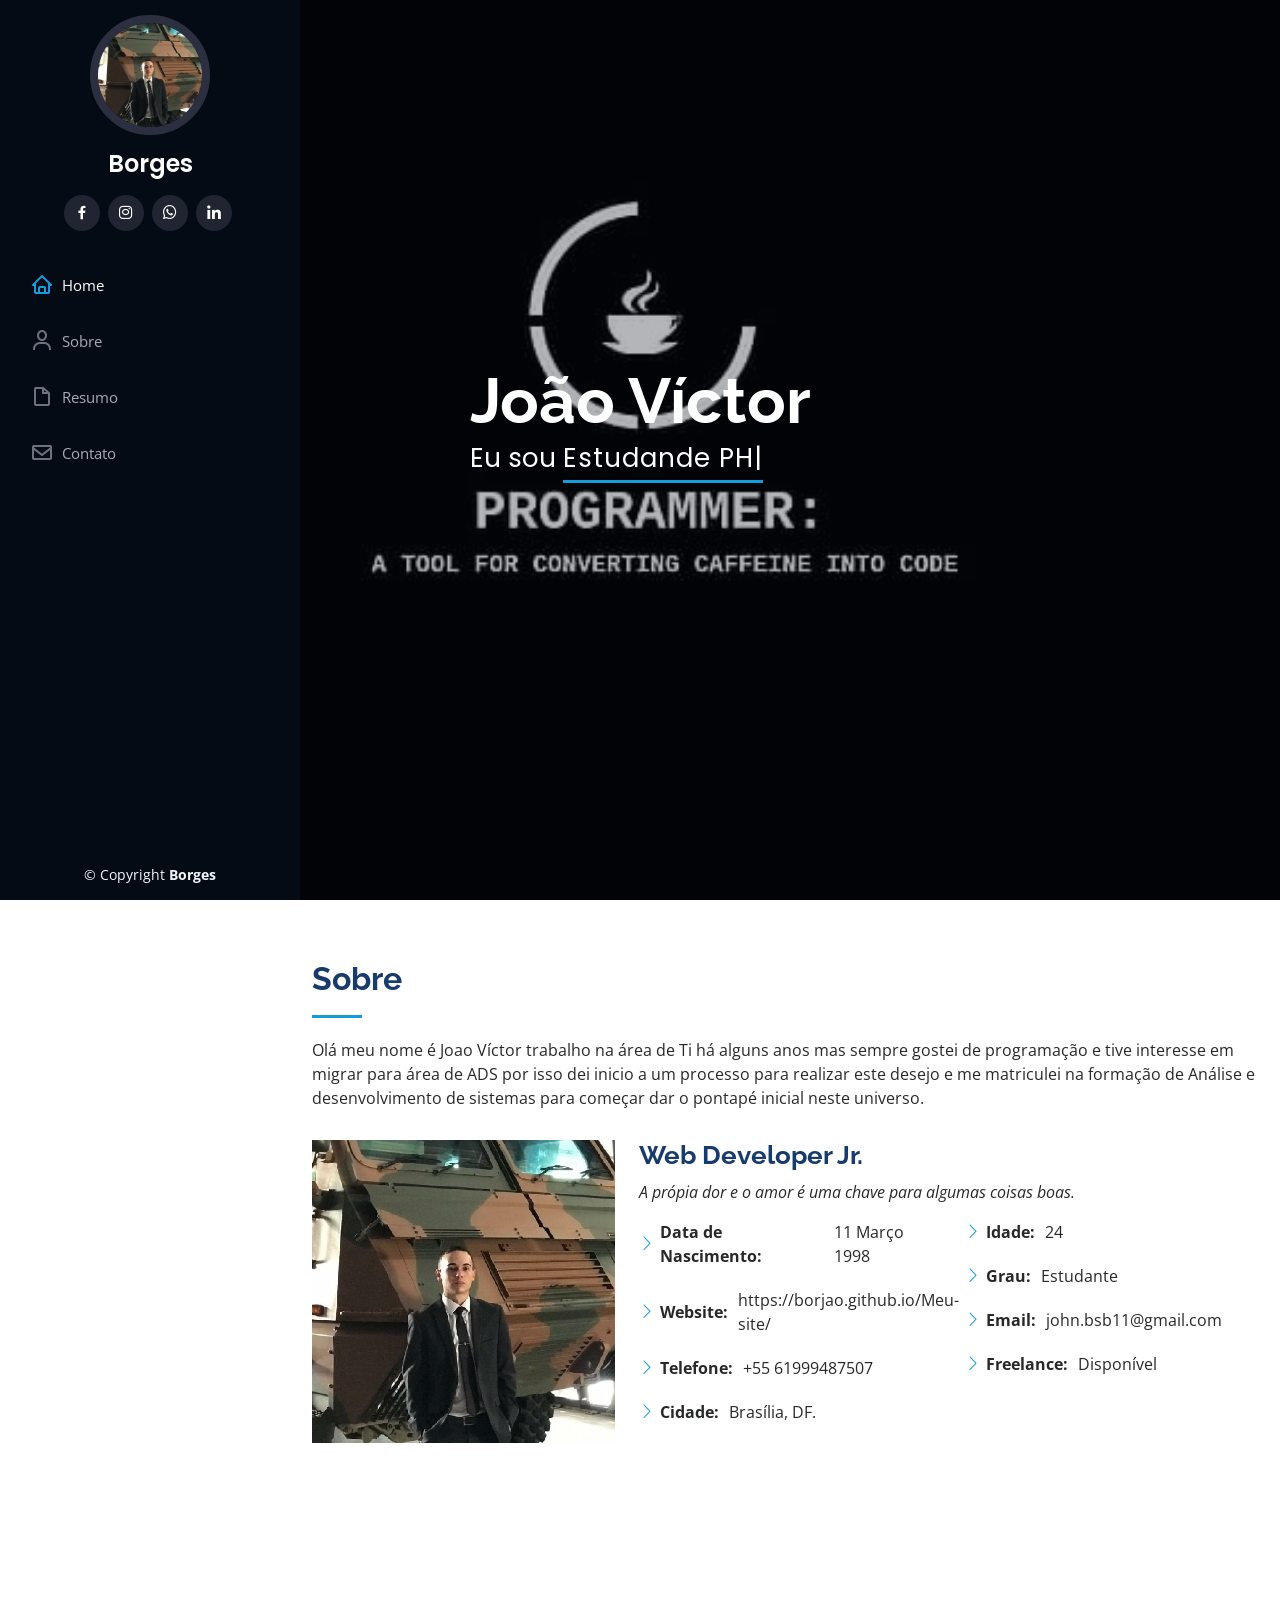
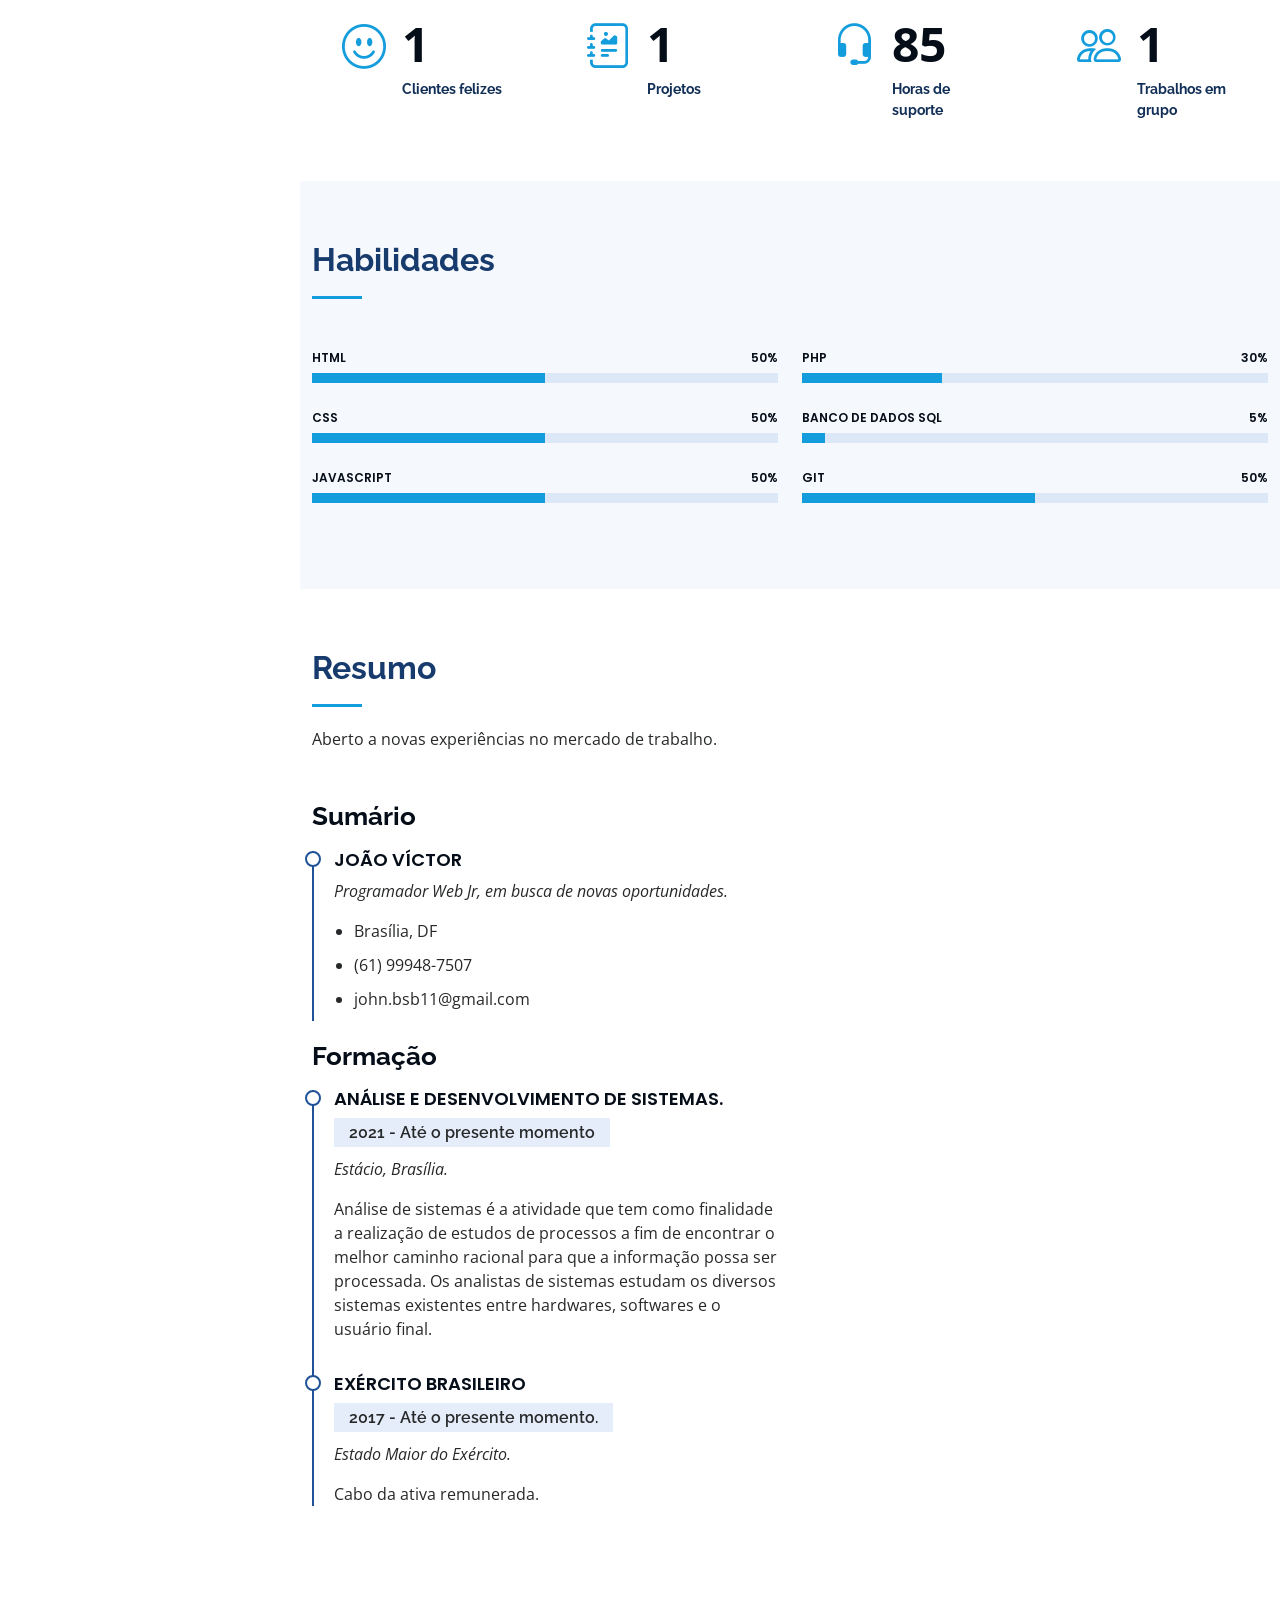
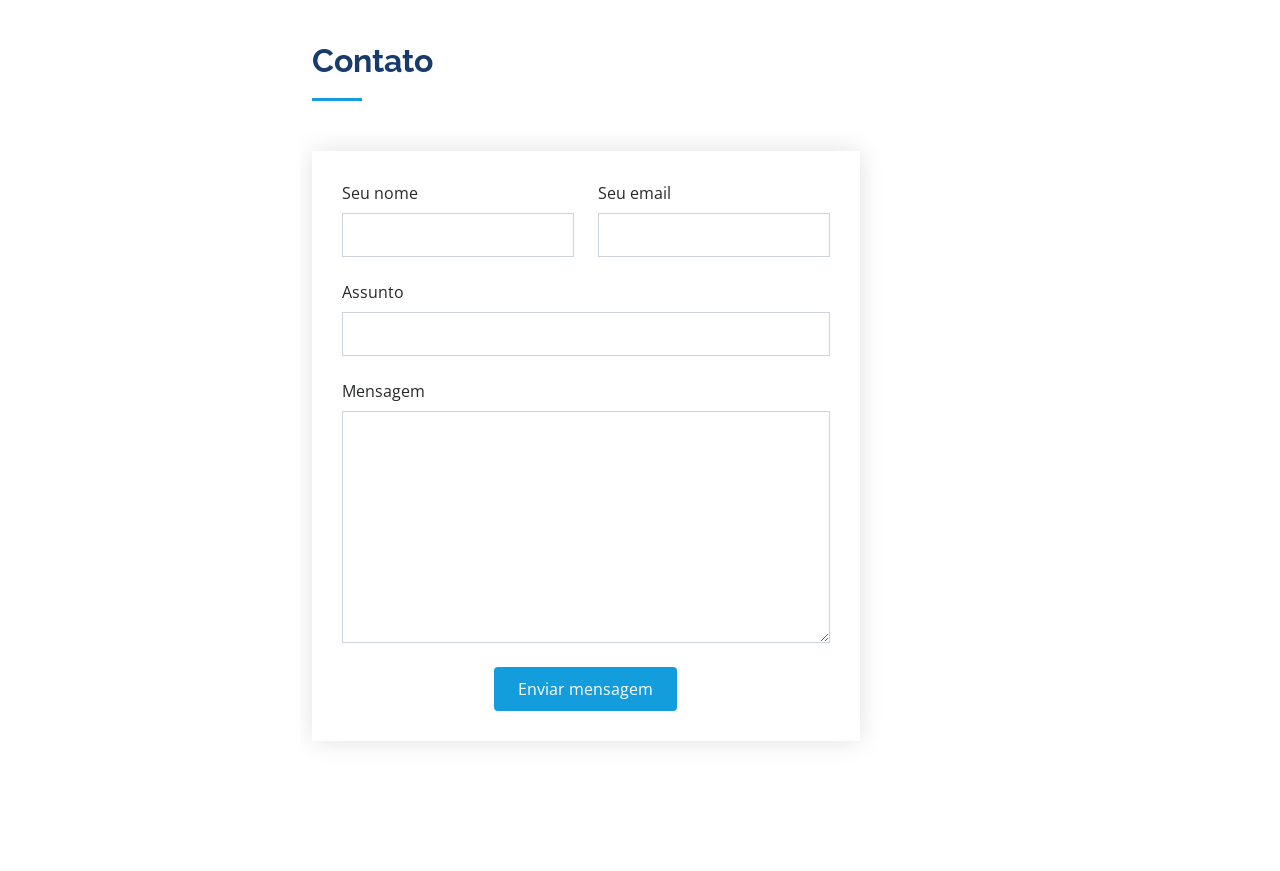
==== commit 17879f5d: "att" ====
--- a/index.html
+++ b/index.html
@@ -205,7 +205,7 @@
             <div class="progress">
               <span class="skill">PHP <i class="val">30%</i></span>
               <div class="progress-bar-wrap">
-                <div class="progress-bar" role="progressbar" aria-valuenow="0" aria-valuemin="0" aria-valuemax="100"></div>
+                <div class="progress-bar" role="progressbar" aria-valuenow="30" aria-valuemin="0" aria-valuemax="100"></div>
               </div>
             </div>
 
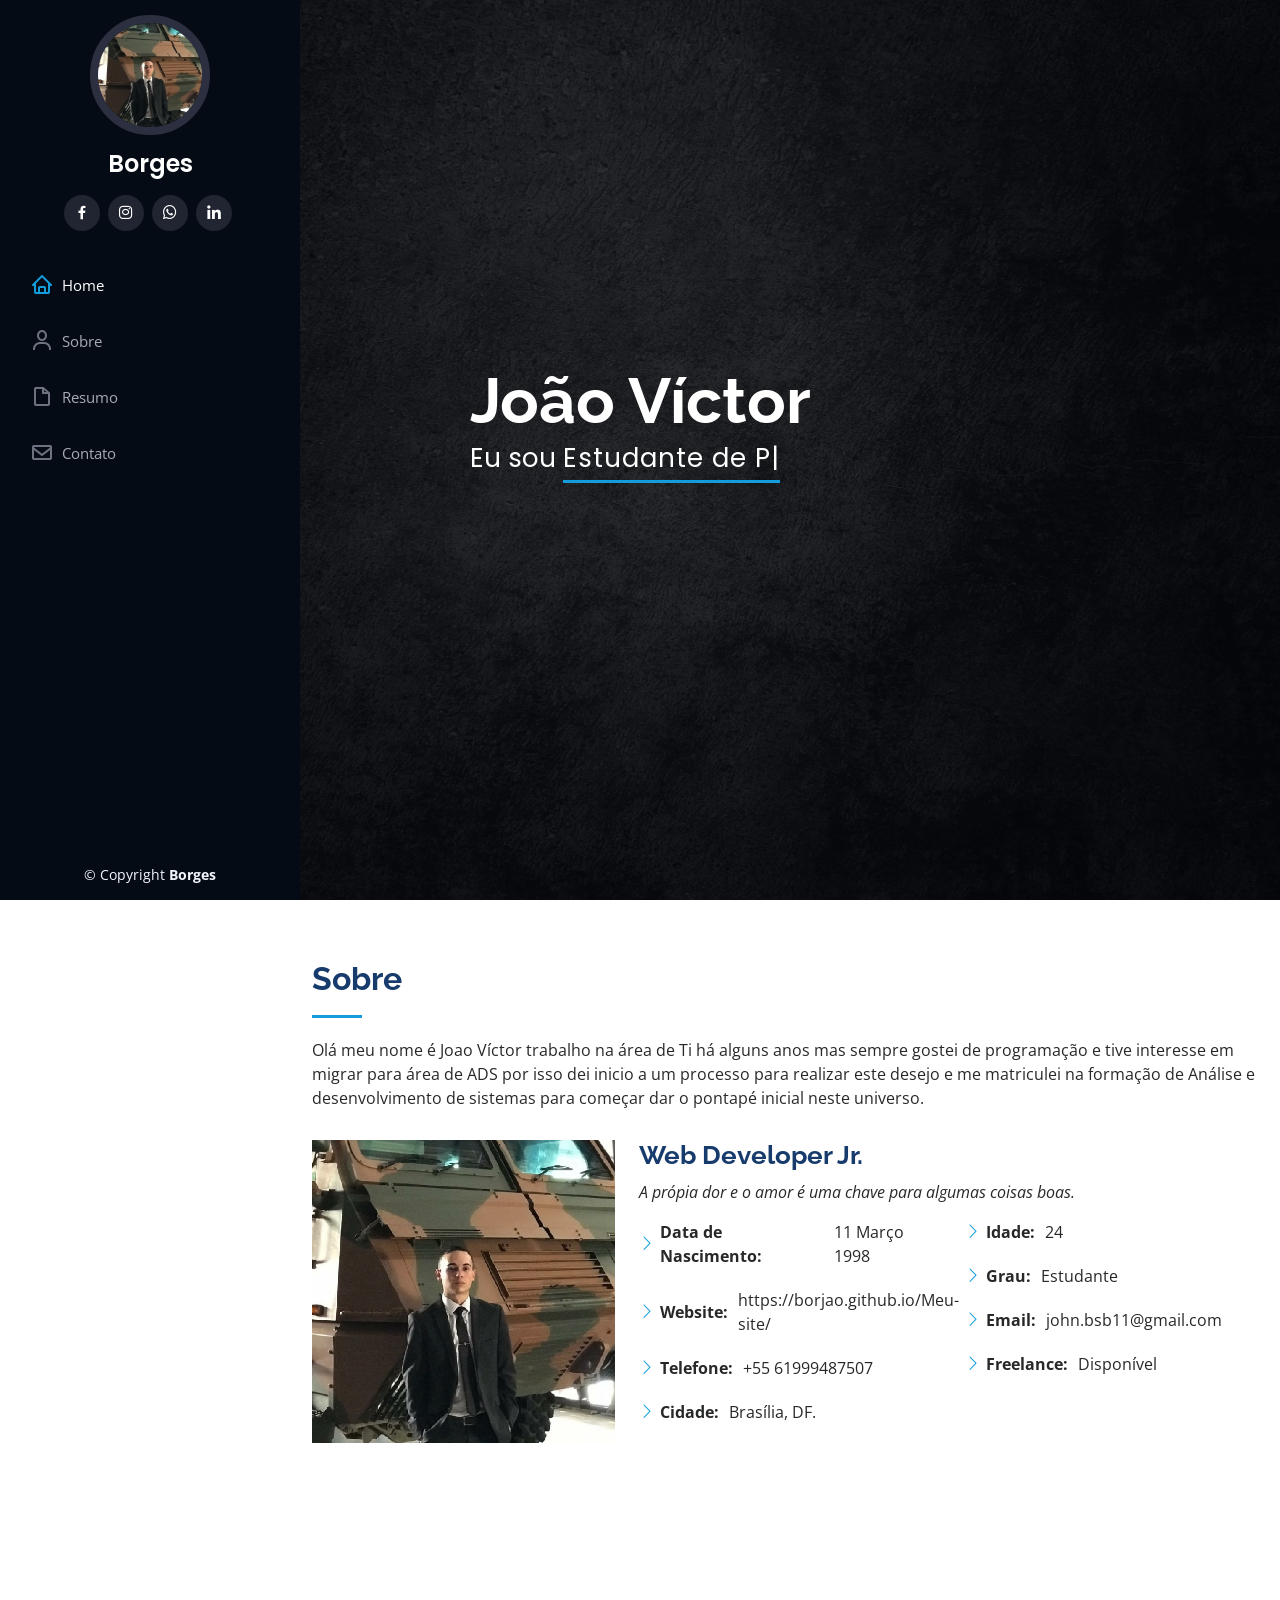
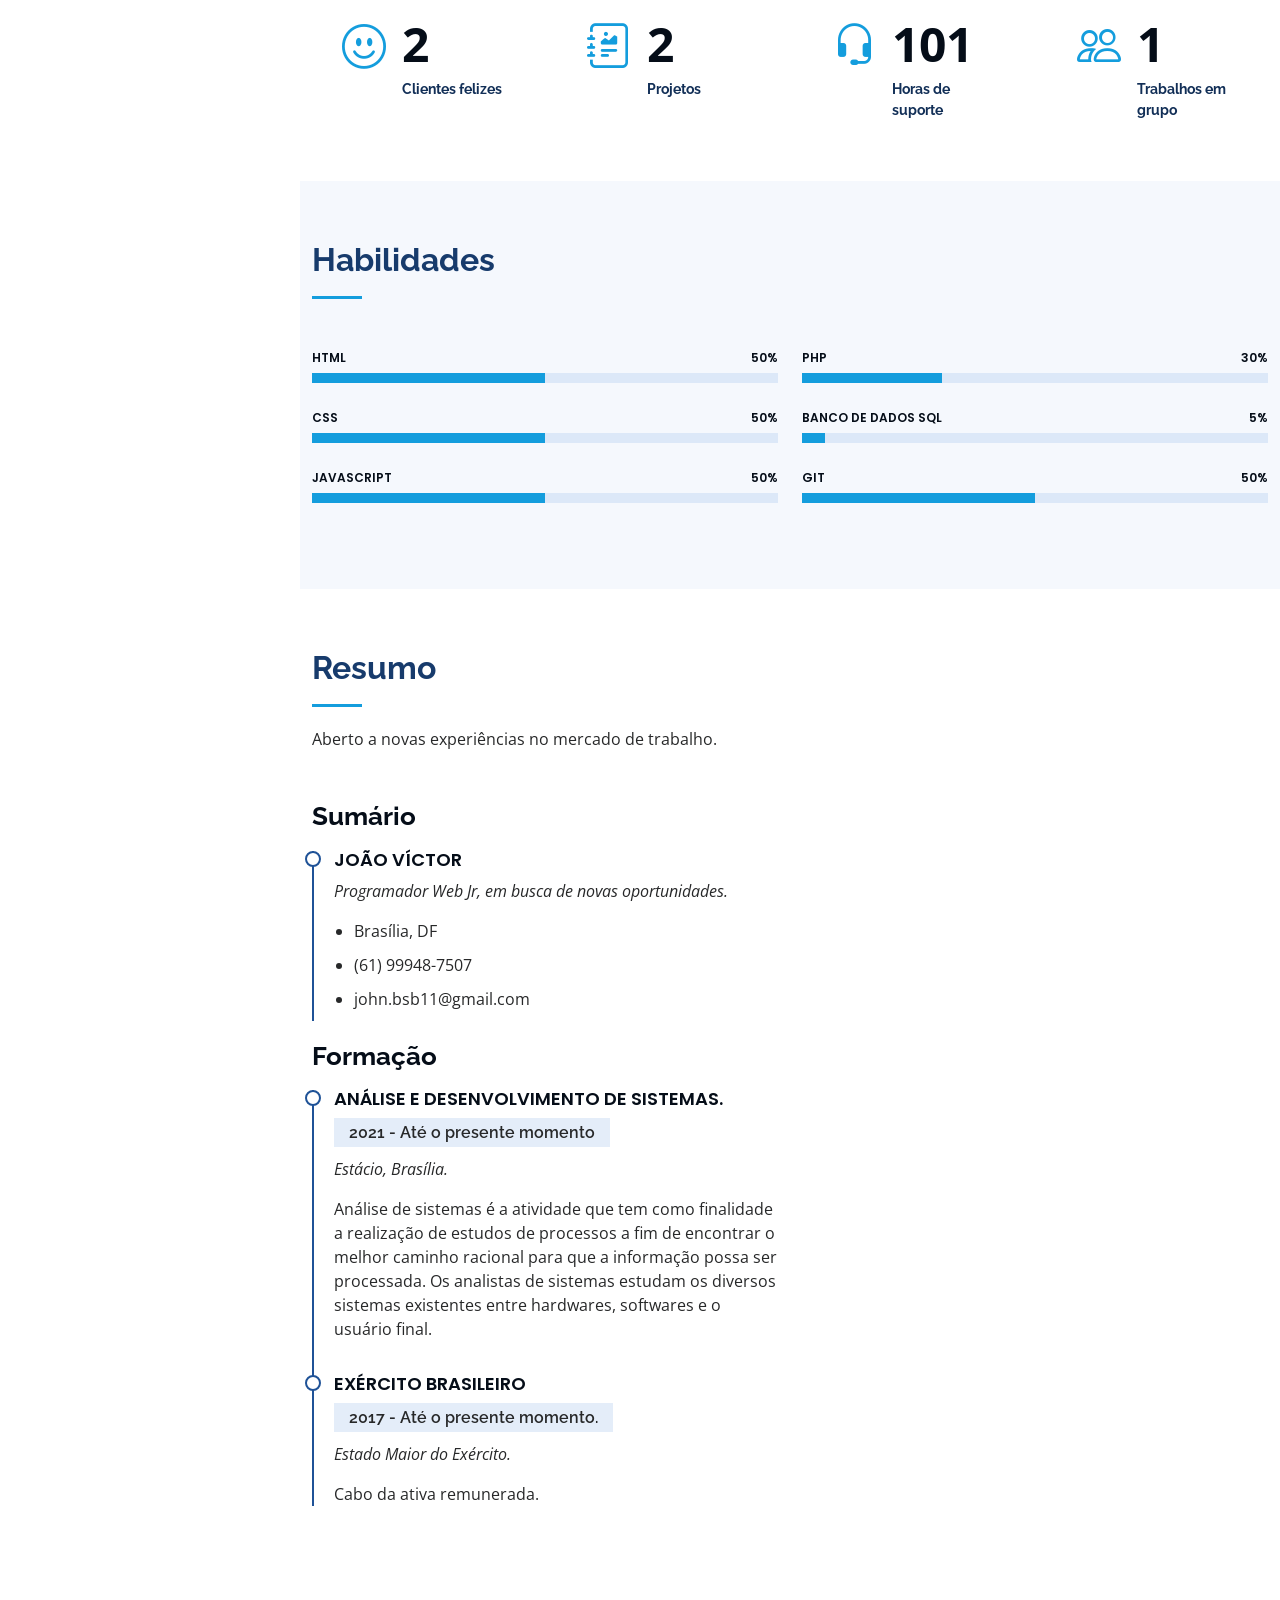
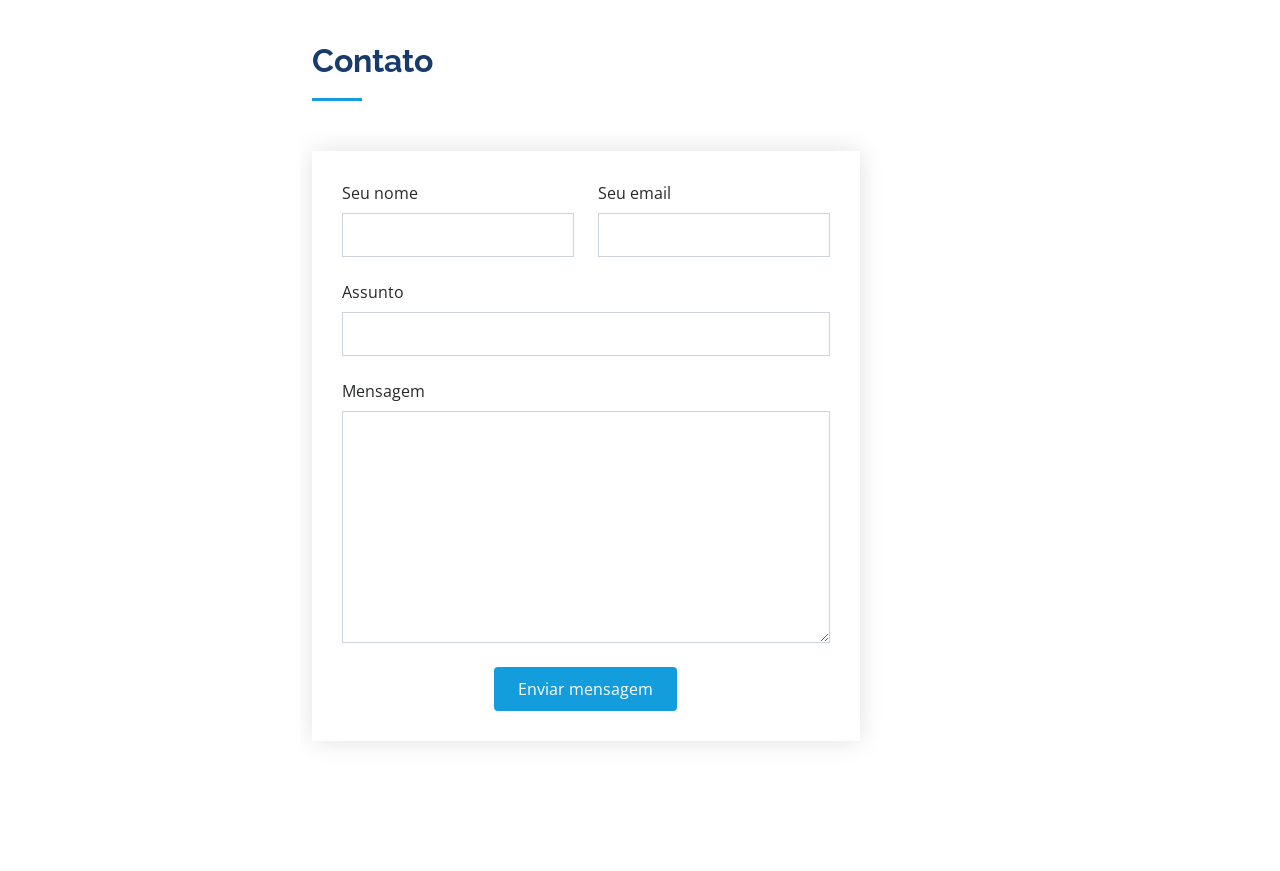
==== commit 72c9cfce: "update.index" ====
--- a/index.html
+++ b/index.html
@@ -70,7 +70,7 @@
   <section id="hero" class="d-flex flex-column justify-content-center align-items-center">
     <div class="hero-container" data-aos="fade-in">
       <h1>João Víctor</h1>
-      <p>Eu sou <span class="typed" data-typed-items=" Estudande PHP!"></span></p>
+      <p>Eu sou <span class="typed" data-typed-items=" Estudante de Programação!"></span></p>
     </div>
   </section><!-- End Hero -->
 
--- a/assets/css/style.css
+++ b/assets/css/style.css
@@ -199,7 +199,7 @@
 #hero {
   width: 100%;
   height: 100vh;
-  background: url("../img/programmer.jpg") top center;
+  background: url("../img/fundo-preto-antigo-textura-do-grunge-papel-de-parede-escuro-quadro-negro-quadro-negro-parede-da-sala.jpg") top center;
   background-size: cover;
 }
 #hero:before {
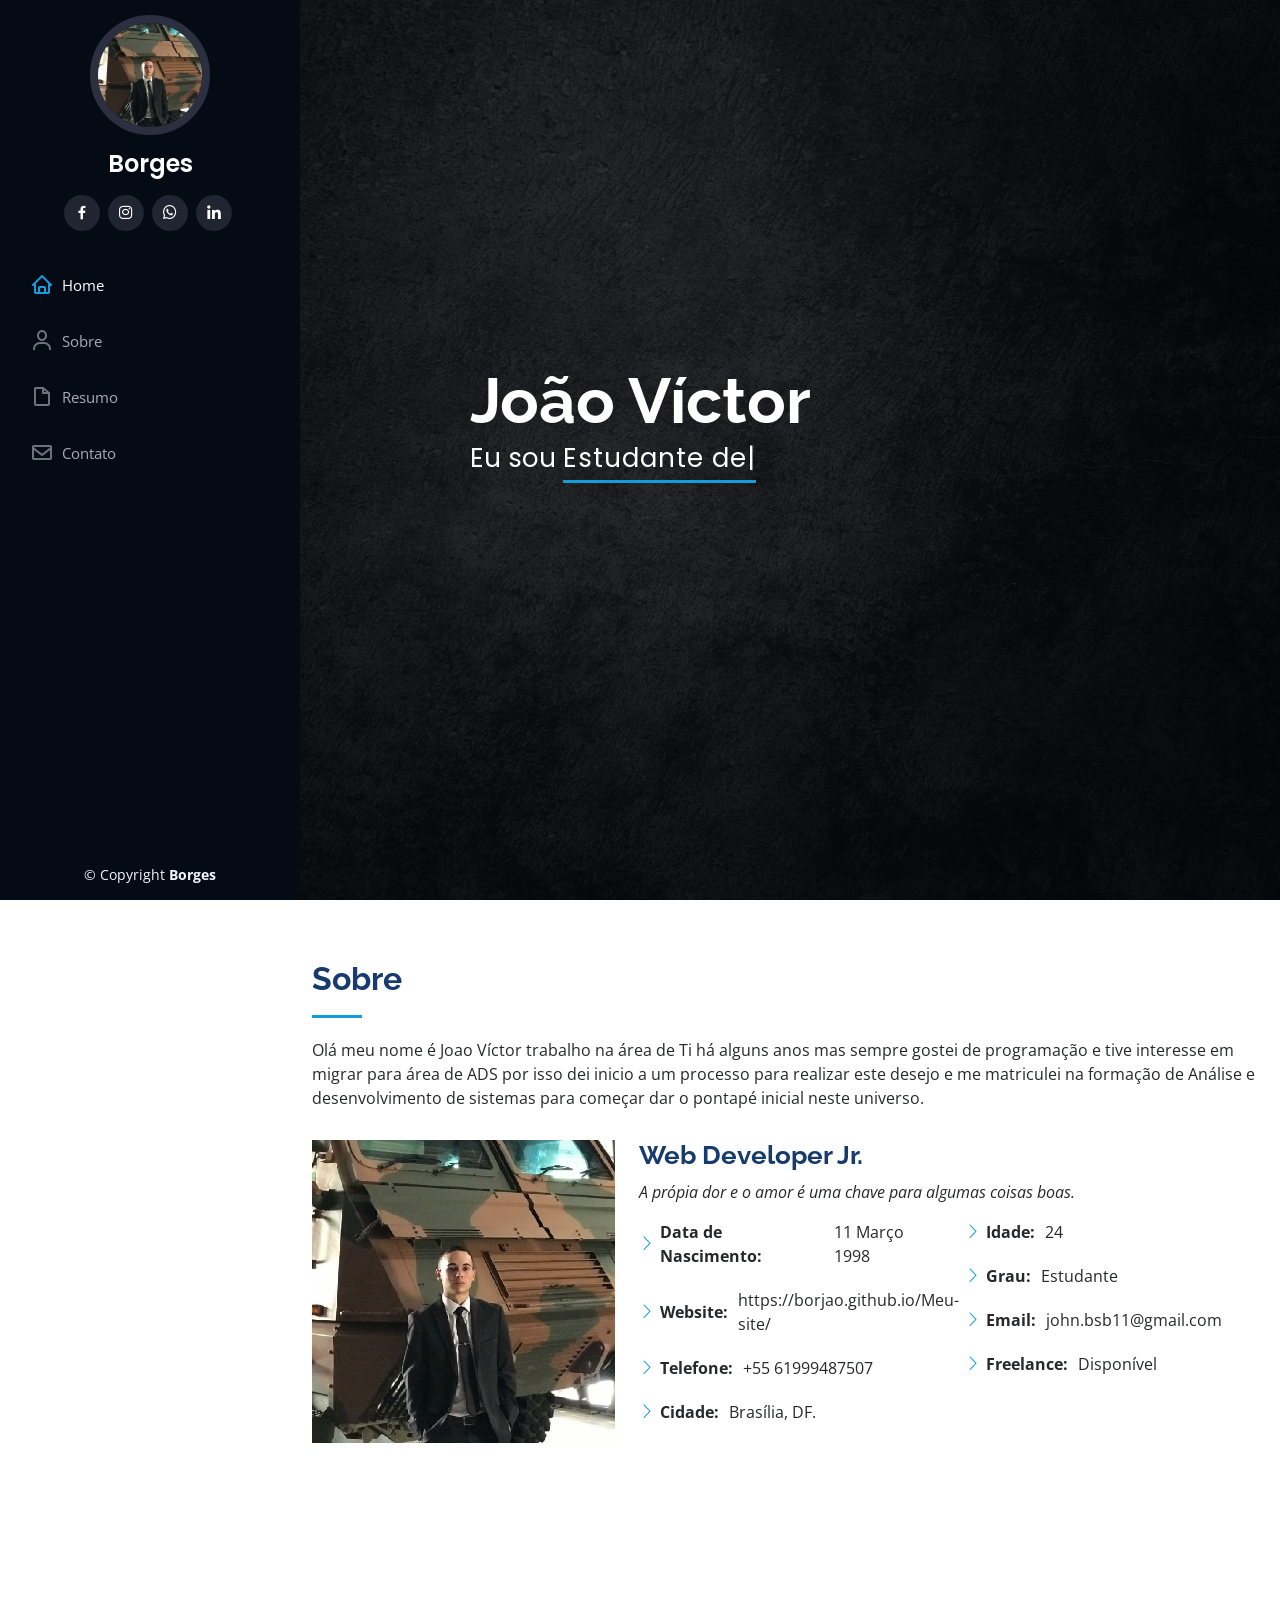
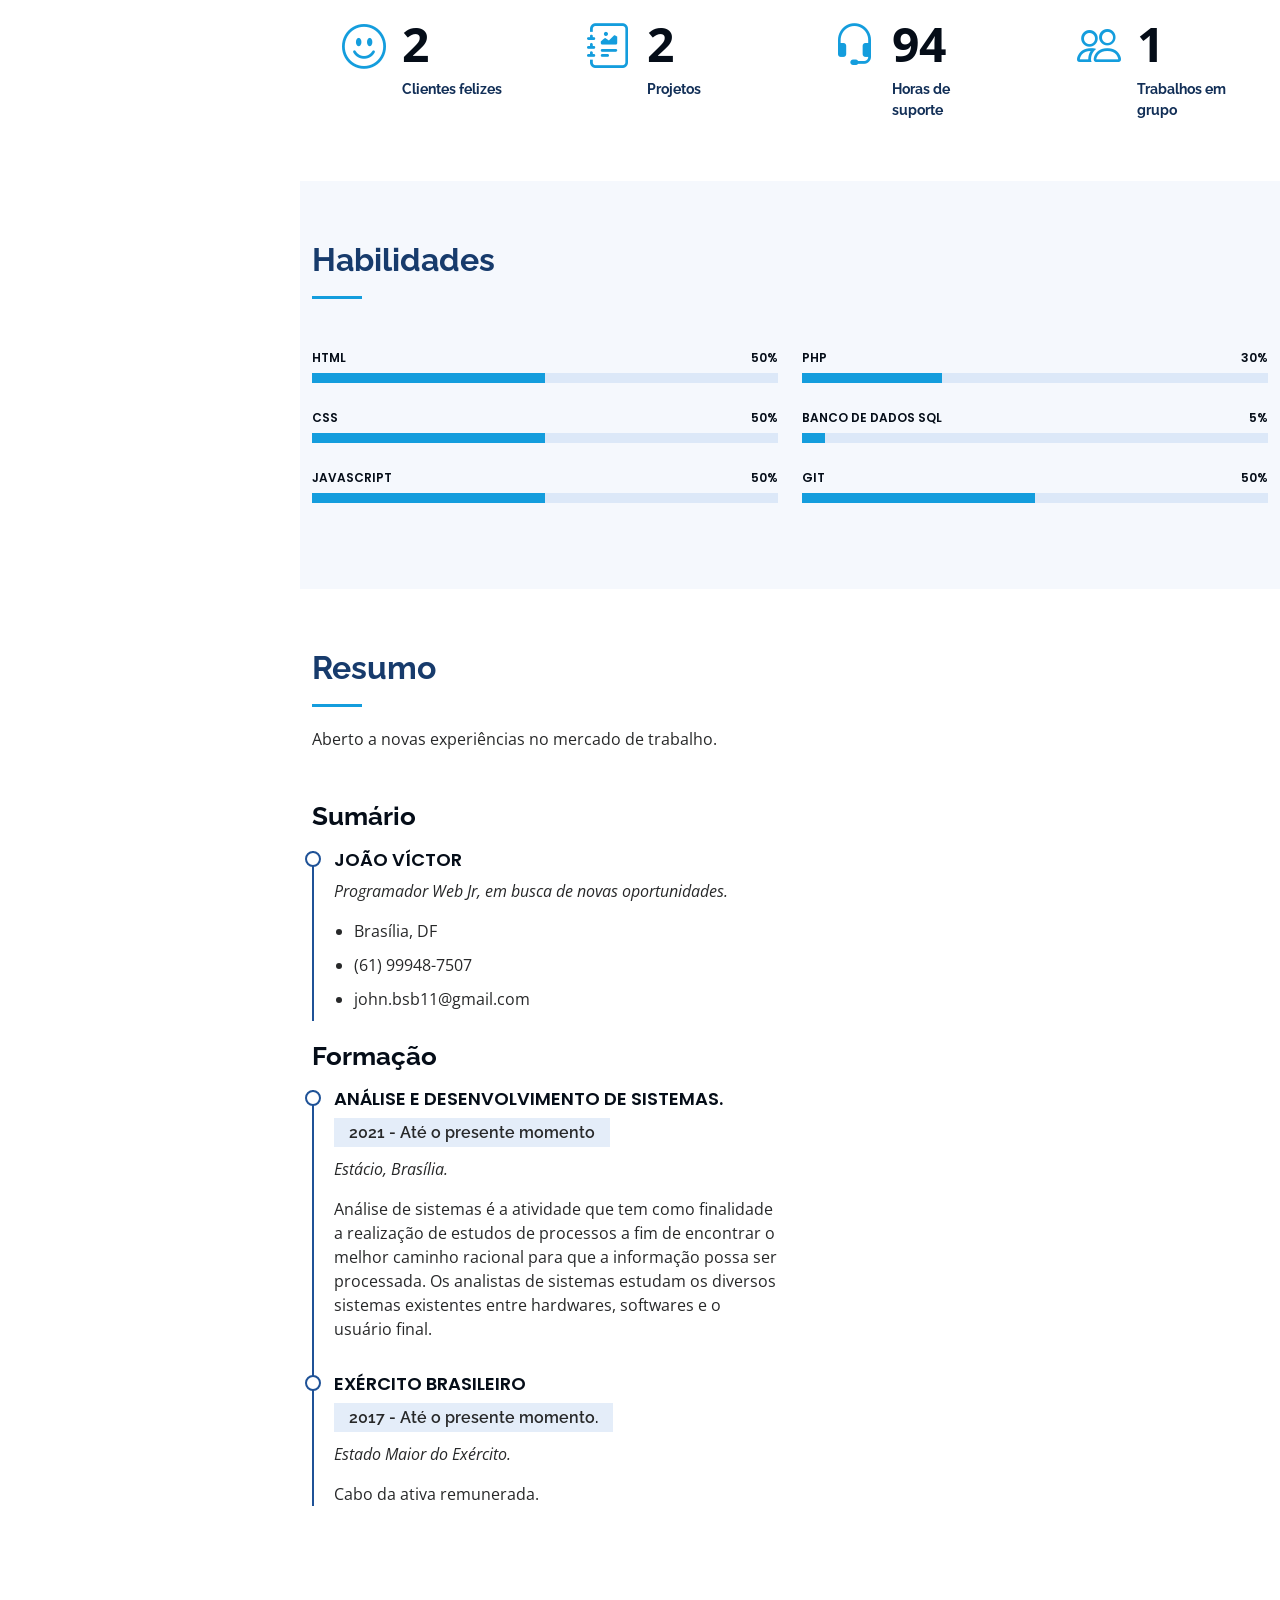
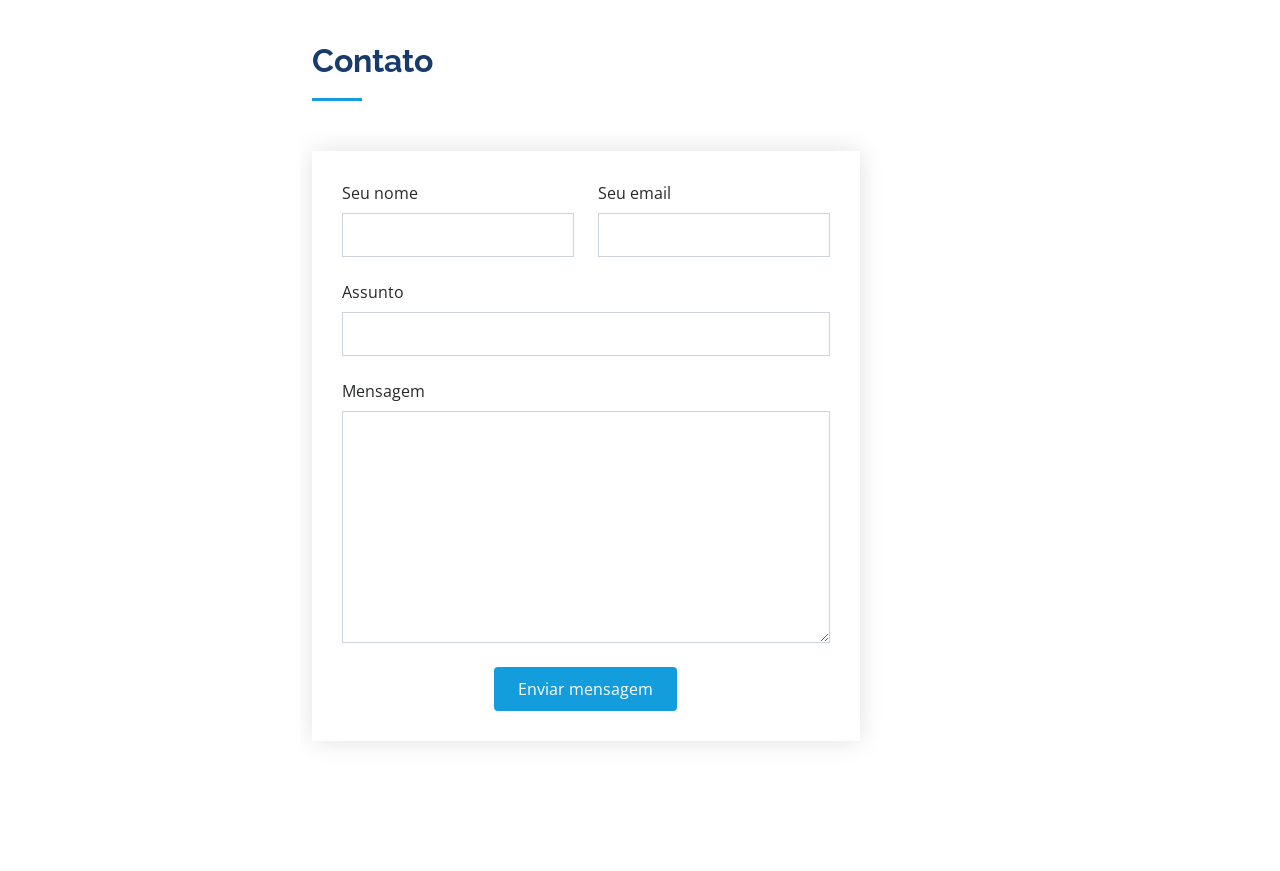
==== commit affa3145: "Update index.html" ====
--- a/index.html
+++ b/index.html
@@ -290,7 +290,7 @@
               <div class="row">
                 <div class="form-group col-md-6">
                   <label for="name">Seu nome</label>
-                  <input type="text" name="name" class="form-control" id="name" required>
+                  <input type="text" name="nome" class="form-control" id="name" required>
                 </div>
                 <div class="form-group col-md-6">
                   <label for="name">Seu email</label>
@@ -299,11 +299,11 @@
               </div>
               <div class="form-group">
                 <label for="name">Assunto</label>
-                <input type="text" class="form-control" name="subject" id="subject" required>
+                <input type="text" class="form-control" name="assunto" id="subject" required>
               </div>
               <div class="form-group">
                 <label for="name">Mensagem</label>
-                <textarea class="form-control" name="message" rows="10" required></textarea>
+                <textarea class="form-control" name="mensagem" rows="10" required></textarea>
               </div>
               <div class="my-3">
                 <div class="loading">Loading</div>
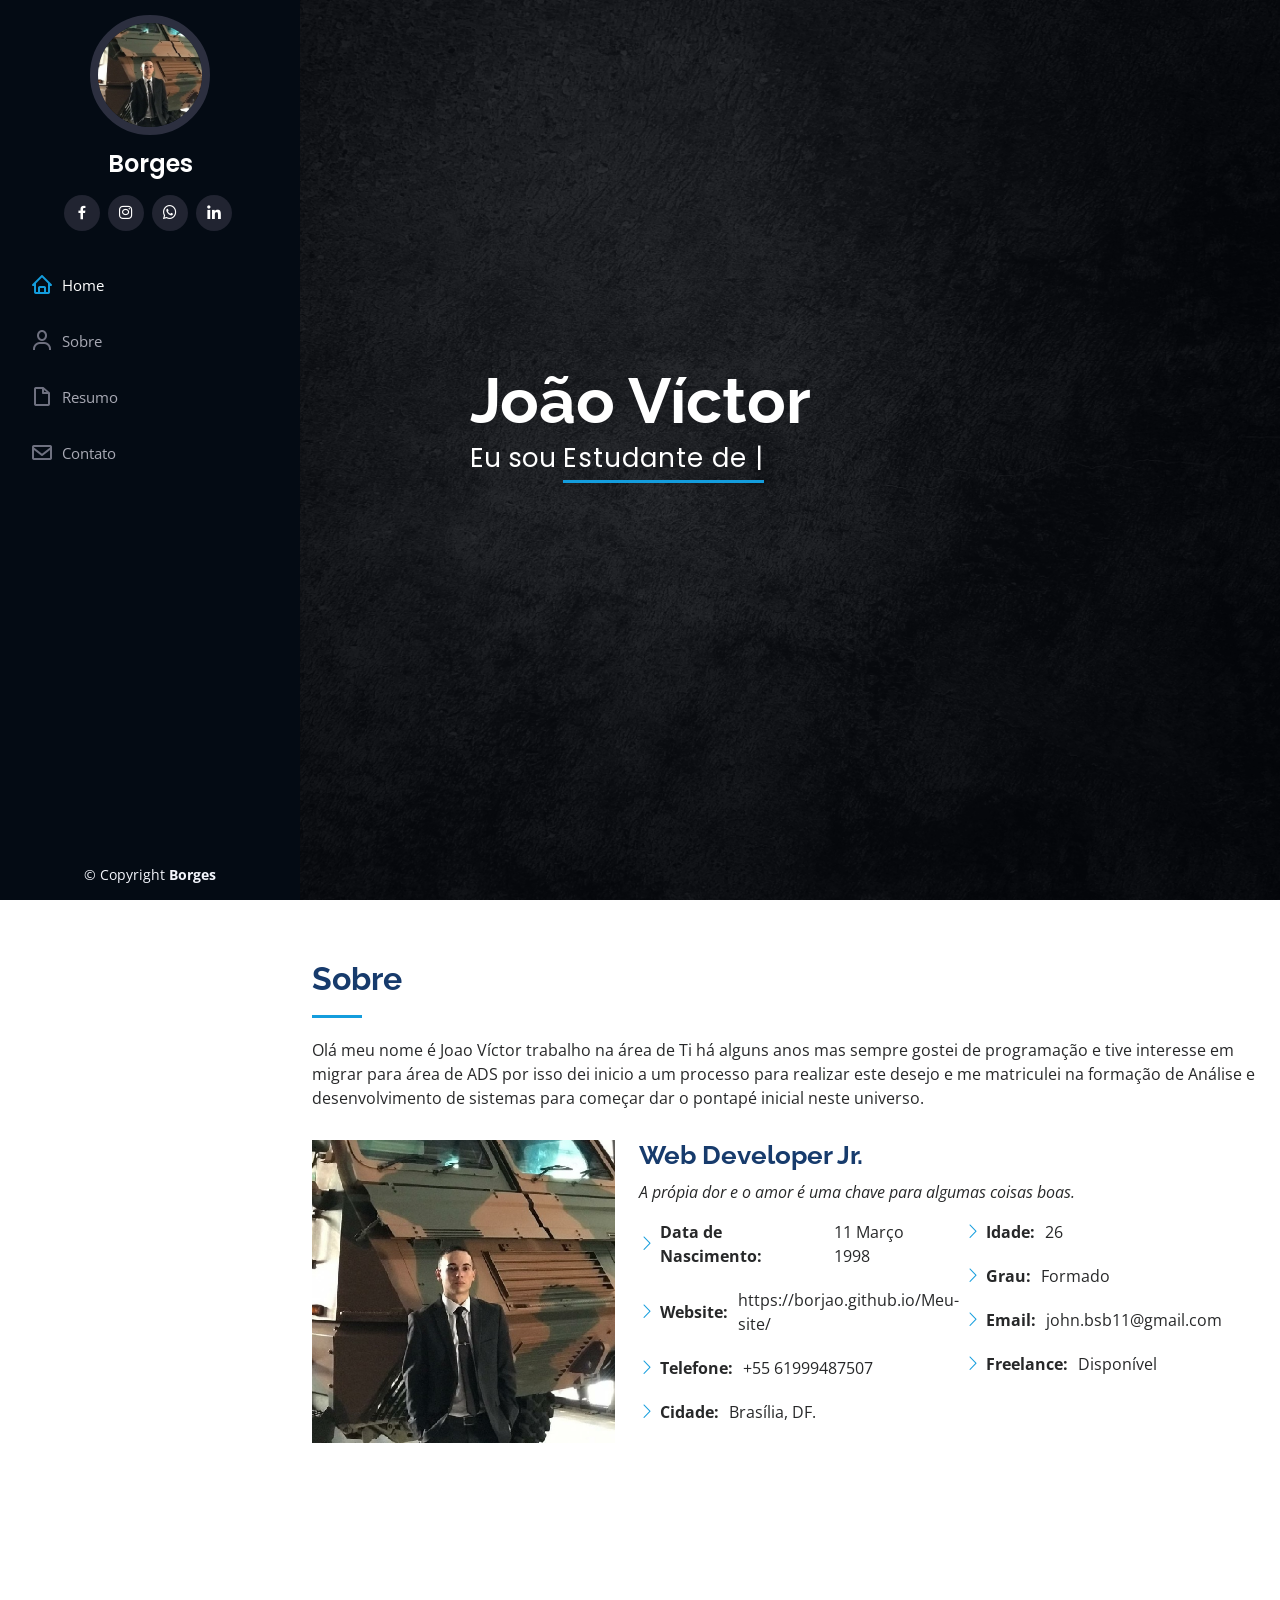
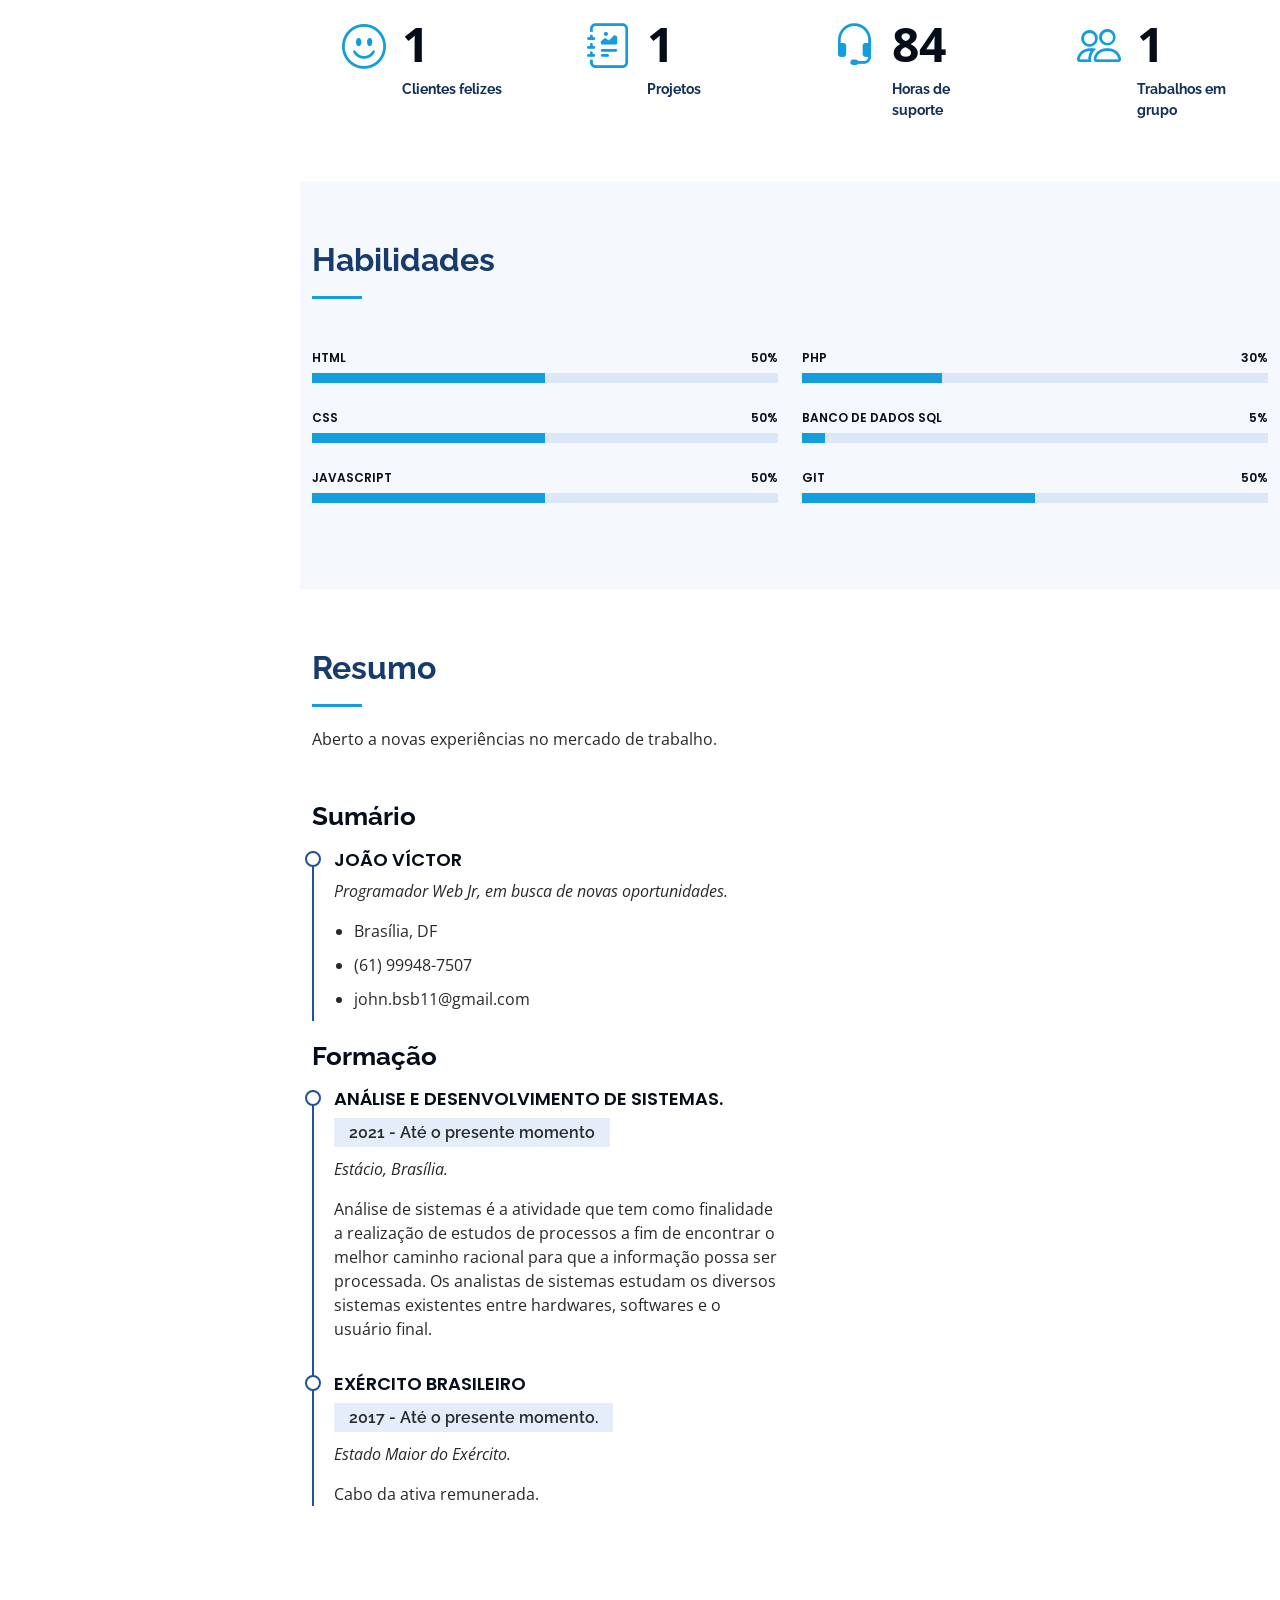
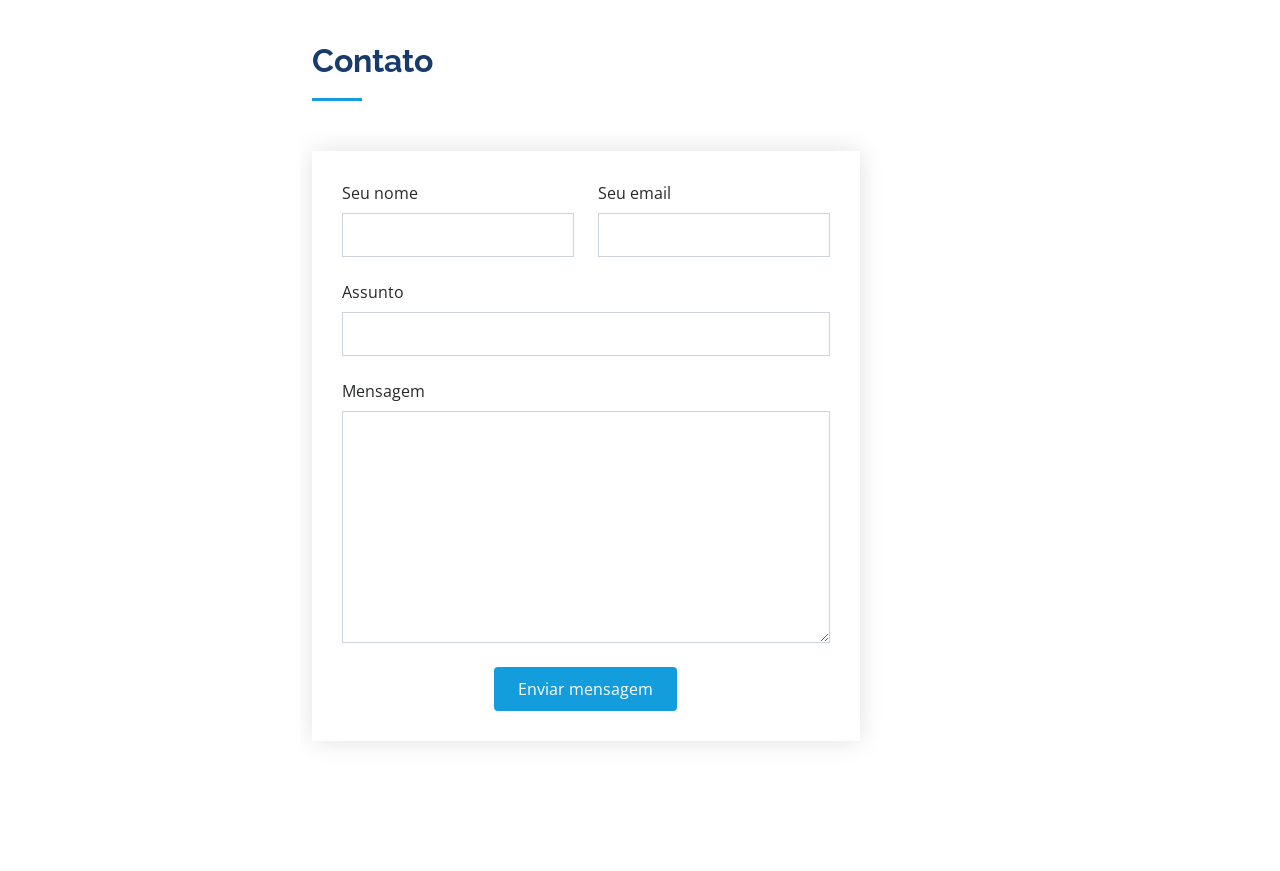
==== commit 6218baba: "attportifolio" ====
--- a/index.html
+++ b/index.html
@@ -105,8 +105,8 @@
               </div>
               <div class="col-lg-6">
                 <ul>
-                  <li><i class="bi bi-chevron-right"></i> <strong>Idade:</strong> <span>24</span></li>
-                  <li><i class="bi bi-chevron-right"></i> <strong>Grau:</strong> <span>Estudante</span></li>
+                  <li><i class="bi bi-chevron-right"></i> <strong>Idade:</strong> <span>26</span></li>
+                  <li><i class="bi bi-chevron-right"></i> <strong>Grau:</strong> <span>Formado</span></li>
                   <li><i class="bi bi-chevron-right"></i> <strong>Email:</strong> <span>john.bsb11@gmail.com</span></li>
                   <li><i class="bi bi-chevron-right"></i> <strong>Freelance:</strong> <span>Disponível</span></li>
                 </ul>
